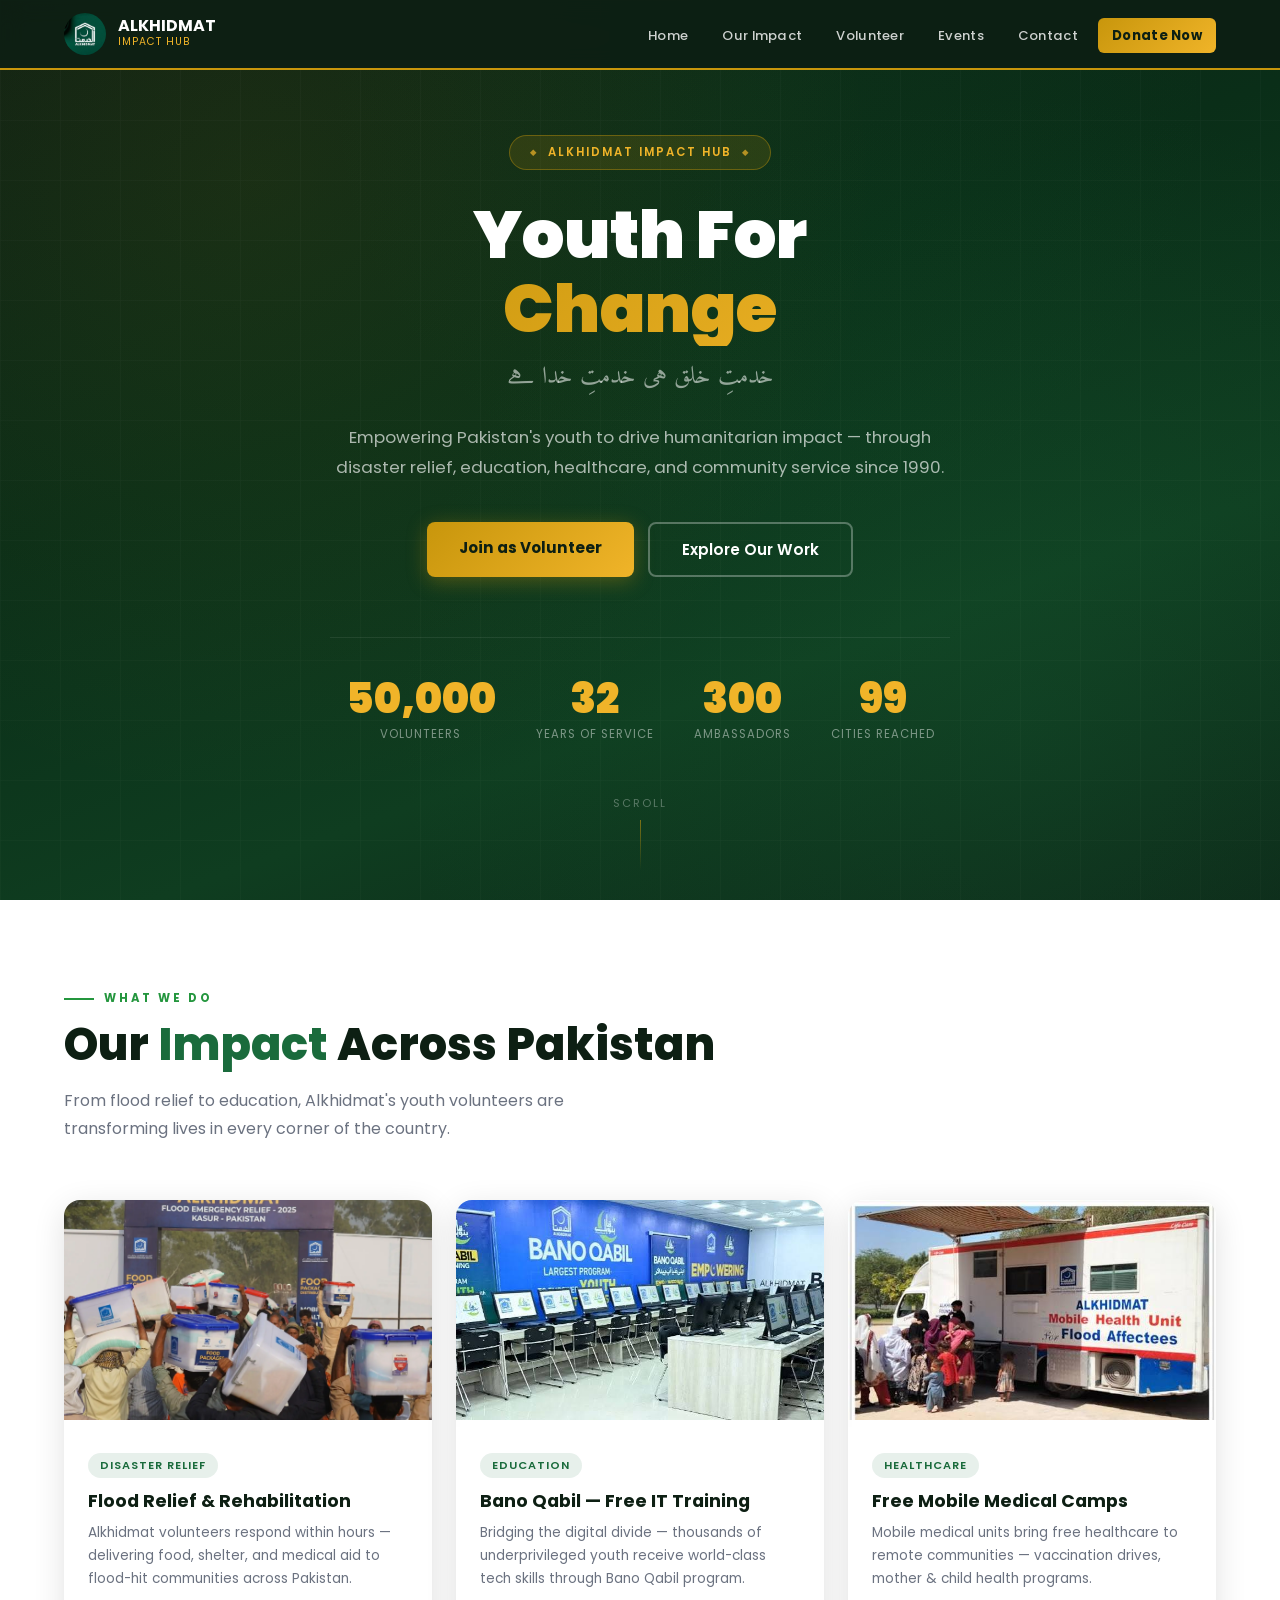
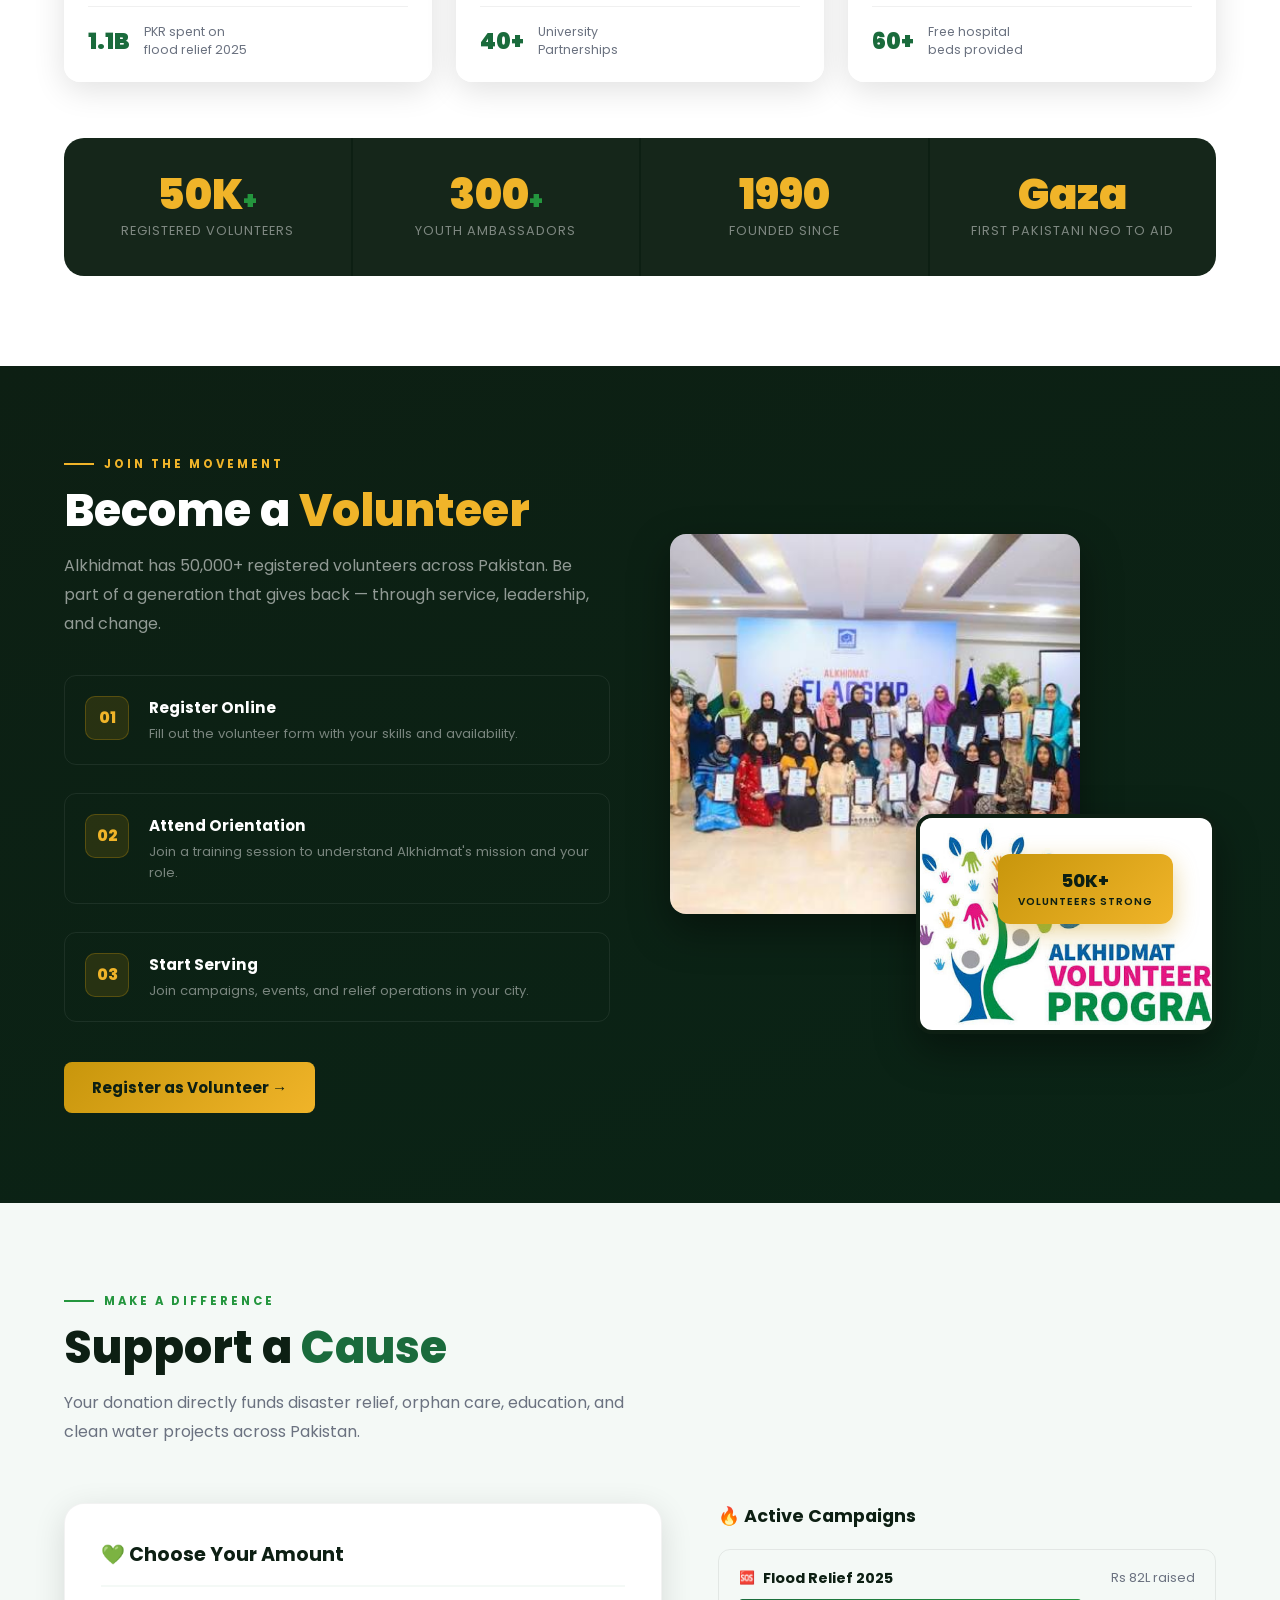
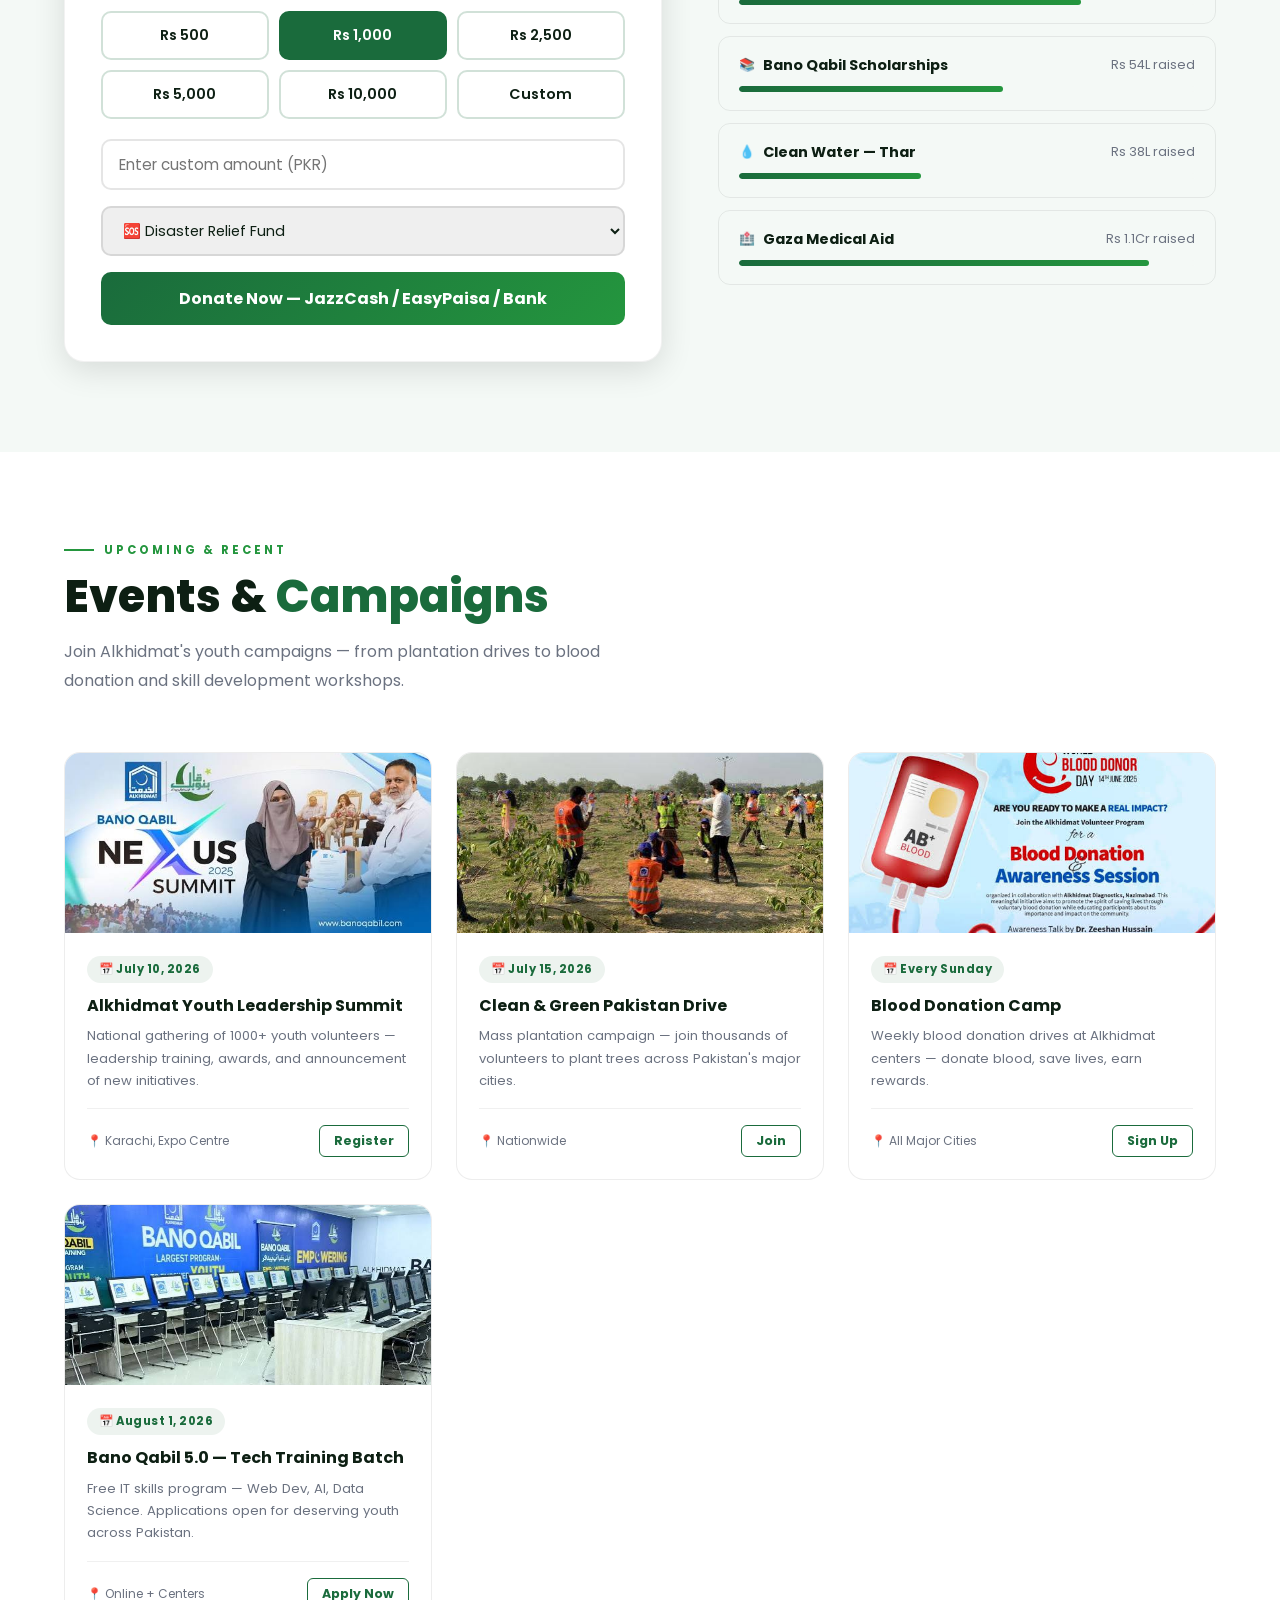
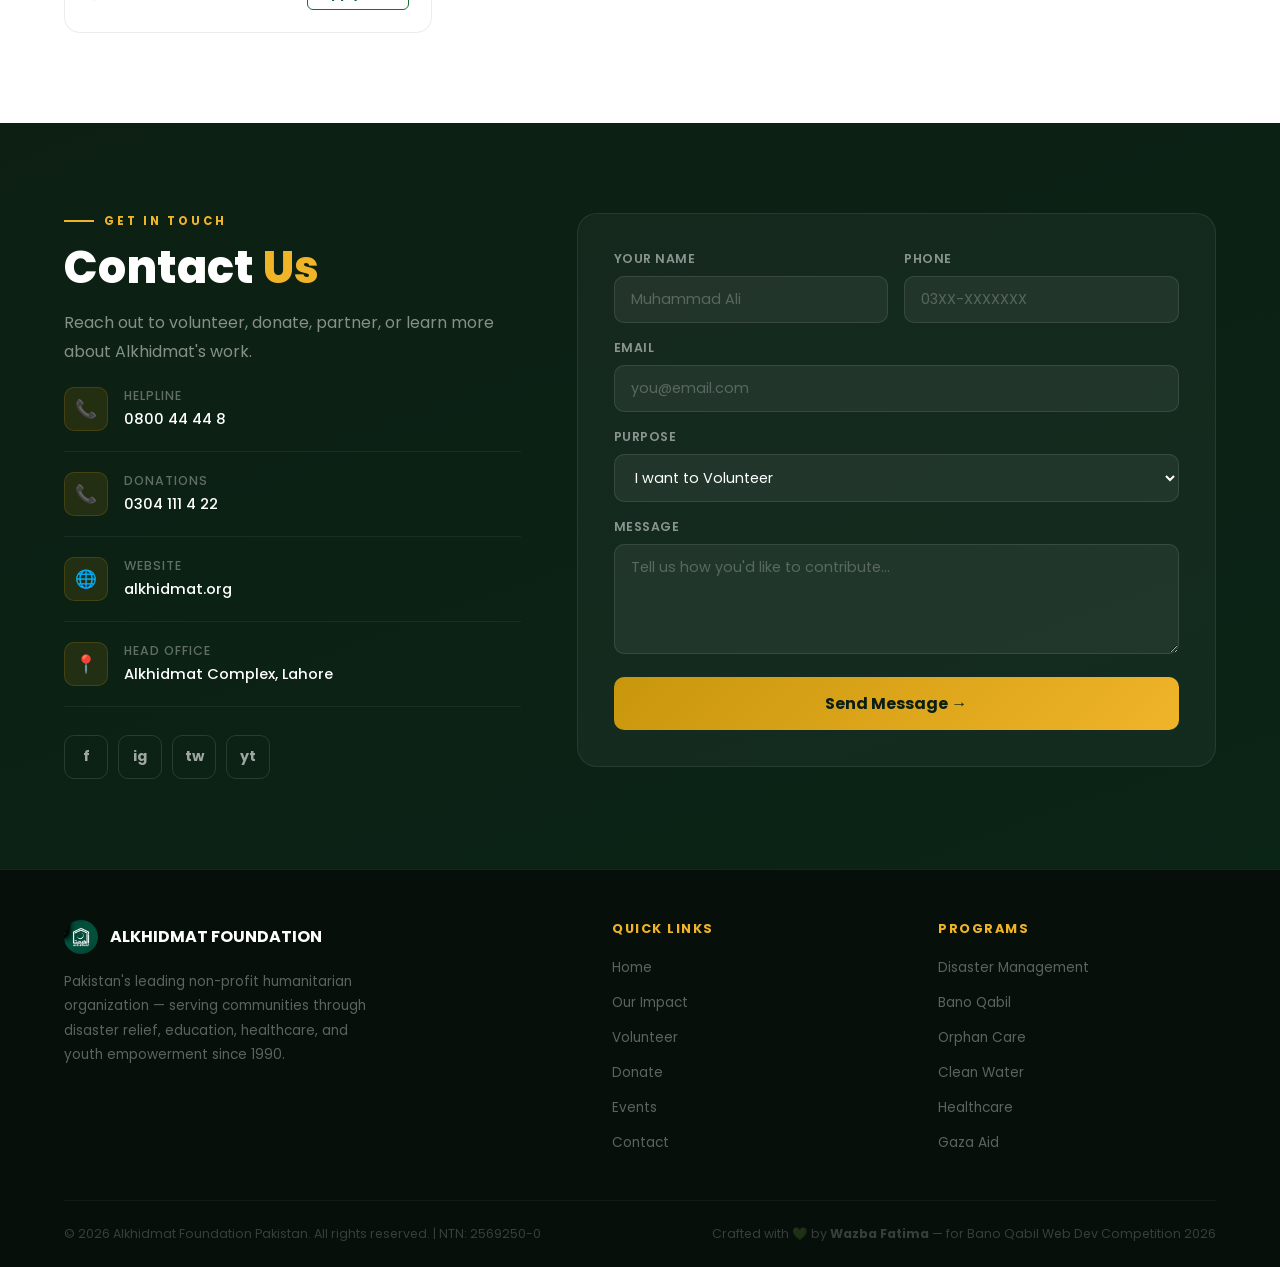
==== index.html @ 3adff38a "first commit" ====
<!DOCTYPE html>
<html lang="en">
<head>
  <meta charset="UTF-8" />
  <meta name="viewport" content="width=device-width, initial-scale=1.0"/>
  <title>Alkhidmat Impact Hub – Youth For Change</title>
  <link href="https://fonts.googleapis.com/css2?family=Poppins:wght@300;400;600;700;800;900&family=Amiri:wght@400;700&display=swap" rel="stylesheet"/>
  <link rel="stylesheet" href="style.css"/>
</head>
<body>

<!-- NAVBAR -->
<nav id="navbar">
  <a href="#home" class="nav-logo">
    <img src="assests/Al-khidmat-logo.jpg" alt="Alkhidmat Logo" style="height:42px; width:auto; object-fit:contain; border-radius:50%;"/>
    <div class="logo-fallback">
      <svg width="40" height="40" viewBox="0 0 40 40" fill="none" xmlns="http://www.w3.org/2000/svg">
        <circle cx="20" cy="20" r="20" fill="url(#lg)"/>
        <text x="20" y="26" text-anchor="middle" font-size="16" font-weight="900" fill="white" font-family="Poppins,sans-serif">AK</text>
        <defs><linearGradient id="lg" x1="0" y1="0" x2="40" y2="40"><stop offset="0%" stop-color="#1a6b3c"/><stop offset="100%" stop-color="#24963e"/></linearGradient></defs>
      </svg>
    </div>
    <div class="nav-logo-text">
      <span>ALKHIDMAT</span>
      <span>Impact Hub</span>
    </div>
  </a>
  <ul class="nav-links">
    <li><a href="#home">Home</a></li>
    <li><a href="#impact">Our Impact</a></li>
    <li><a href="#volunteer">Volunteer</a></li>
    <li><a href="#events">Events</a></li>
    <li><a href="#contact">Contact</a></li>
    <li><a href="#donations" class="nav-donate-btn">Donate Now</a></li>
  </ul>
  <div class="hamburger" onclick="toggleMenu()" id="hamburger">
    <span></span><span></span><span></span>
  </div>
</nav>

<!-- MOBILE MENU -->
<div class="mobile-menu" id="mobileMenu">
  <a href="#home" onclick="closeMenu()">🏠 Home</a>
  <a href="#impact" onclick="closeMenu()">📊 Our Impact</a>
  <a href="#volunteer" onclick="closeMenu()">🤝 Volunteer</a>
  <a href="#donations" onclick="closeMenu()">💚 Donate Now</a>
  <a href="#events" onclick="closeMenu()">📅 Events</a>
  <a href="#contact" onclick="closeMenu()">✉️ Contact</a>
</div>

<!-- HERO -->
<section id="home">
  <div class="hero-bg-pattern"></div>
  <div class="hero-grid-lines"></div>
  <div class="hero-content">
    <div class="hero-eyebrow">Alkhidmat Impact Hub</div>
    <h1 class="hero-title">
      Youth For
      <span class="highlight">Change</span>
    </h1>
    <p class="hero-tagline">خدمتِ خلق ہی خدمتِ خدا ہے</p>
    <p class="hero-desc">
      Empowering Pakistan's youth to drive humanitarian impact — through disaster relief, education, healthcare, and community service since 1990.
    </p>
    <div class="hero-btns">
      <a href="#volunteer" class="btn-primary">Join as Volunteer</a>
      <a href="#impact" class="btn-secondary">Explore Our Work</a>
    </div>
    <div class="hero-stats">
      <div class="stat-item">
        <span class="stat-num" data-target="50000">0</span>
        <span class="stat-label">Volunteers</span>
      </div>
      <div class="stat-item">
        <span class="stat-num" data-target="33">0</span>
        <span class="stat-label">Years of Service</span>
      </div>
      <div class="stat-item">
        <span class="stat-num" data-target="300">0</span>
        <span class="stat-label">Ambassadors</span>
      </div>
      <div class="stat-item">
        <span class="stat-num" data-target="100">0</span>
        <span class="stat-label">Cities Reached</span>
      </div>
    </div>
  </div>
  <div class="hero-scroll">Scroll</div>
</section>

<!-- OUR IMPACT -->
<section id="impact">
  <div class="section-header reveal">
    <div class="section-label">What We Do</div>
    <h2 class="section-title">Our <span class="accent">Impact</span> Across Pakistan</h2>
    <p class="section-desc">From flood relief to education, Alkhidmat's youth volunteers are transforming lives in every corner of the country.</p>
  </div>

  <div class="impact-grid">
    <div class="impact-card reveal">
      <img src="assests/food-relief.jpg" alt="Flood Relief" style="width:100%;height:220px;object-fit:cover;"/>
      <div class="impact-card-body">
        <span class="impact-tag">Disaster Relief</span>
        <h3>Flood Relief & Rehabilitation</h3>
        <p>Alkhidmat volunteers respond within hours — delivering food, shelter, and medical aid to flood-hit communities across Pakistan.</p>
        <div class="impact-stat-bar">
          <span class="num">1.1B</span>
          <span class="lbl">PKR spent on<br/>flood relief 2025</span>
        </div>
      </div>
    </div>
    <div class="impact-card reveal" style="transition-delay:0.1s">
      <img src="assests/it-traning.jpg" alt="IT Training" style="width:100%;height:220px;object-fit:cover;object-position:top;"/>
      <div class="impact-card-body">
        <span class="impact-tag">Education</span>
        <h3>Bano Qabil — Free IT Training</h3>
        <p>Bridging the digital divide — thousands of underprivileged youth receive world-class tech skills through Bano Qabil program.</p>
        <div class="impact-stat-bar">
          <span class="num">40+</span>
          <span class="lbl">University<br/>Partnerships</span>
        </div>
      </div>
    </div>
    <div class="impact-card reveal" style="transition-delay:0.2s">
      <img src="assests/free-medical-camp.jpg" alt="Free Medical Camp" style="width:100%;height:220px;object-fit:cover;object-position:top;"/>
      <div class="impact-card-body">
        <span class="impact-tag">Healthcare</span>
        <h3>Free Mobile Medical Camps</h3>
        <p>Mobile medical units bring free healthcare to remote communities — vaccination drives, mother & child health programs.</p>
        <div class="impact-stat-bar">
          <span class="num">60+</span>
          <span class="lbl">Free hospital<br/>beds provided</span>
        </div>
      </div>
    </div>
  </div>

  <div class="impact-numbers reveal">
    <div class="impact-num-item">
      <div class="big">50K<span class="plus">+</span></div>
      <p>Registered Volunteers</p>
    </div>
    <div class="impact-num-item">
      <div class="big">300<span class="plus">+</span></div>
      <p>Youth Ambassadors</p>
    </div>
    <div class="impact-num-item">
      <div class="big">1990</div>
      <p>Founded Since</p>
    </div>
    <div class="impact-num-item">
      <div class="big">Gaza</div>
      <p>First Pakistani NGO to Aid</p>
    </div>
  </div>
</section>

<!-- VOLUNTEER -->
<section id="volunteer">
  <div class="volunteer-layout">
    <div>
      <div class="section-label reveal">Join the Movement</div>
      <h2 class="section-title reveal">Become a <span class="gold-text">Volunteer</span></h2>
      <p class="section-desc reveal">
        Alkhidmat has 50,000+ registered volunteers across Pakistan. Be part of a generation that gives back — through service, leadership, and change.
      </p>
      <div class="volunteer-steps reveal">
        <div class="vol-step">
          <div class="vol-step-num">01</div>
          <div class="vol-step-text">
            <h4>Register Online</h4>
            <p>Fill out the volunteer form with your skills and availability.</p>
          </div>
        </div>
        <div class="vol-step">
          <div class="vol-step-num">02</div>
          <div class="vol-step-text">
            <h4>Attend Orientation</h4>
            <p>Join a training session to understand Alkhidmat's mission and your role.</p>
          </div>
        </div>
        <div class="vol-step">
          <div class="vol-step-num">03</div>
          <div class="vol-step-text">
            <h4>Start Serving</h4>
            <p>Join campaigns, events, and relief operations in your city.</p>
          </div>
        </div>
      </div>
      <a href="#contact" class="vol-cta-btn reveal">Register as Volunteer →</a>
    </div>
    <div class="volunteer-img-stack reveal">
      <div class="vol-img vol-img-main">
        <img src="assests/volunteers.jpg" alt="Alkhidmat Volunteers"/>
      </div>
      <div class="vol-img vol-img-secondary">
        <img src="assests/al-khidmat-volunteer.jpg" alt="Alkhidmat Volunteer Program"/>
      </div>
      <div class="vol-badge">
        50K+
        <small>VOLUNTEERS STRONG</small>
      </div>
    </div>
  </div>
</section>

<!-- DONATIONS -->
<section id="donations">
  <div class="section-header reveal">
    <div class="section-label">Make a Difference</div>
    <h2 class="section-title">Support a <span class="accent">Cause</span></h2>
    <p class="section-desc">Your donation directly funds disaster relief, orphan care, education, and clean water projects across Pakistan.</p>
  </div>

  <div class="donation-layout">
    <div class="donation-card reveal">
      <h3>💚 Choose Your Amount</h3>
      <div class="amount-grid">
        <button class="amount-btn" onclick="selectAmount(this, 500)">Rs 500</button>
        <button class="amount-btn active" onclick="selectAmount(this, 1000)">Rs 1,000</button>
        <button class="amount-btn" onclick="selectAmount(this, 2500)">Rs 2,500</button>
        <button class="amount-btn" onclick="selectAmount(this, 5000)">Rs 5,000</button>
        <button class="amount-btn" onclick="selectAmount(this, 10000)">Rs 10,000</button>
        <button class="amount-btn" onclick="selectAmount(this, 0)">Custom</button>
      </div>
      <input type="number" class="custom-amount" placeholder="Enter custom amount (PKR)" id="customAmount"/>
      <select class="cause-select">
        <option>🆘 Disaster Relief Fund</option>
        <option>📚 Education — Bano Qabil</option>
        <option>💧 Clean Water Projects</option>
        <option>🏥 Healthcare Camps</option>
        <option>🧒 Orphan Care Program</option>
      </select>
      <button class="donate-submit" onclick="handleDonate()">Donate Now — JazzCash / EasyPaisa / Bank</button>
    </div>

    <div class="reveal">
      <div class="donation-causes">
        <h3 class="causes-title">🔥 Active Campaigns</h3>
        <div class="cause-item">
          <div class="cause-header">
            <h4><span class="cause-emoji">🆘</span> Flood Relief 2025</h4>
            <span>Rs 82L raised</span>
          </div>
          <div class="progress-track"><div class="progress-fill" style="width:75%"></div></div>
        </div>
        <div class="cause-item">
          <div class="cause-header">
            <h4><span class="cause-emoji">📚</span> Bano Qabil Scholarships</h4>
            <span>Rs 54L raised</span>
          </div>
          <div class="progress-track"><div class="progress-fill" style="width:58%"></div></div>
        </div>
        <div class="cause-item">
          <div class="cause-header">
            <h4><span class="cause-emoji">💧</span> Clean Water — Thar</h4>
            <span>Rs 38L raised</span>
          </div>
          <div class="progress-track"><div class="progress-fill" style="width:40%"></div></div>
        </div>
        <div class="cause-item">
          <div class="cause-header">
            <h4><span class="cause-emoji">🏥</span> Gaza Medical Aid</h4>
            <span>Rs 1.1Cr raised</span>
          </div>
          <div class="progress-track"><div class="progress-fill" style="width:90%"></div></div>
        </div>
      </div>
    </div>
  </div>
</section>

<!-- EVENTS -->
<section id="events">
  <div class="section-header reveal">
    <div class="section-label">Upcoming & Recent</div>
    <h2 class="section-title">Events & <span class="accent">Campaigns</span></h2>
    <p class="section-desc">Join Alkhidmat's youth campaigns — from plantation drives to blood donation and skill development workshops.</p>
  </div>

  <div class="events-grid">
    <div class="event-card reveal">
      <div class="event-img-wrap">
        <img class="event-img" src="assests/summit.jpg" alt="Bano Qabil Nexus Summit"/>
      </div>
      <div class="event-body">
        <span class="event-date-badge">📅 July 10, 2026</span>
        <h3>Alkhidmat Youth Leadership Summit</h3>
        <p>National gathering of 1000+ youth volunteers — leadership training, awards, and announcement of new initiatives.</p>
        <div class="event-footer">
          <span class="event-location">📍 Karachi, Expo Centre</span>
          <a href="#contact" class="event-register">Register</a>
        </div>
      </div>
    </div>
    <div class="event-card reveal" style="transition-delay:0.1s">
      <div class="event-img-wrap">
        <img class="event-img" src="assests/clean and green.jpg" alt="Clean and Green Drive"/>
      </div>
      <div class="event-body">
        <span class="event-date-badge">📅 July 15, 2026</span>
        <h3>Clean & Green Pakistan Drive</h3>
        <p>Mass plantation campaign — join thousands of volunteers to plant trees across Pakistan's major cities.</p>
        <div class="event-footer">
          <span class="event-location">📍 Nationwide</span>
          <a href="#contact" class="event-register">Join</a>
        </div>
      </div>
    </div>
    <div class="event-card reveal" style="transition-delay:0.2s">
      <div class="event-img-wrap">
        <img class="event-img" src="assests/blood donation.jpg" alt="Blood Donation Camp"/>
      </div>
      <div class="event-body">
        <span class="event-date-badge">📅 Every Sunday</span>
        <h3>Blood Donation Camp</h3>
        <p>Weekly blood donation drives at Alkhidmat centers — donate blood, save lives, earn rewards.</p>
        <div class="event-footer">
          <span class="event-location">📍 All Major Cities</span>
          <a href="#contact" class="event-register">Sign Up</a>
        </div>
      </div>
    </div>
    <div class="event-card reveal" style="transition-delay:0.3s">
      <div class="event-img-wrap">
        <img class="event-img" src="assests/it-traning.jpg" alt="Bano Qabil IT Training"/>
      </div>
      <div class="event-body">
        <span class="event-date-badge">📅 August 1, 2026</span>
        <h3>Bano Qabil 5.0 — Tech Training Batch</h3>
        <p>Free IT skills program — Web Dev, AI, Data Science. Applications open for deserving youth across Pakistan.</p>
        <div class="event-footer">
          <span class="event-location">📍 Online + Centers</span>
          <a href="#contact" class="event-register">Apply Now</a>
        </div>
      </div>
    </div>
  </div>
</section>

<!-- CONTACT -->
<section id="contact">
  <div class="contact-layout">
    <div>
      <div class="section-label reveal">Get In Touch</div>
      <h2 class="section-title reveal">Contact <span class="gold-text">Us</span></h2>
      <p class="section-desc reveal">Reach out to volunteer, donate, partner, or learn more about Alkhidmat's work.</p>
      <div class="reveal">
        <div class="contact-info-item">
          <div class="contact-icon">📞</div>
          <div>
            <h4>Helpline</h4>
            <p>0800 44 44 8</p>
          </div>
        </div>
        <div class="contact-info-item">
          <div class="contact-icon">📞</div>
          <div>
            <h4>Donations</h4>
            <p>0304 111 4 22</p>
          </div>
        </div>
        <div class="contact-info-item">
          <div class="contact-icon">🌐</div>
          <div>
            <h4>Website</h4>
            <p>alkhidmat.org</p>
          </div>
        </div>
        <div class="contact-info-item">
          <div class="contact-icon">📍</div>
          <div>
            <h4>Head Office</h4>
            <p>Alkhidmat Complex, Lahore</p>
          </div>
        </div>
        <div class="social-row">
          <a href="#" class="social-btn">f</a>
          <a href="#" class="social-btn">ig</a>
          <a href="#" class="social-btn">tw</a>
          <a href="#" class="social-btn">yt</a>
        </div>
      </div>
    </div>
    <div class="contact-form reveal">
      <div class="form-row">
        <div class="form-group">
          <label>Your Name</label>
          <input type="text" placeholder="Muhammad Ali"/>
        </div>
        <div class="form-group">
          <label>Phone</label>
          <input type="tel" placeholder="03XX-XXXXXXX"/>
        </div>
      </div>
      <div class="form-group">
        <label>Email</label>
        <input type="email" placeholder="you@email.com"/>
      </div>
      <div class="form-group">
        <label>Purpose</label>
        <select>
          <option>I want to Volunteer</option>
          <option>Make a Donation</option>
          <option>Partnership / NGO</option>
          <option>Media Inquiry</option>
          <option>General Question</option>
        </select>
      </div>
      <div class="form-group">
        <label>Message</label>
        <textarea placeholder="Tell us how you'd like to contribute..."></textarea>
      </div>
      <button class="form-submit" onclick="handleContact()">Send Message →</button>
    </div>
  </div>
</section>

<!-- FOOTER -->
<footer>
  <div class="footer-top">
    <div class="footer-brand">
      <div class="footer-logo-wrap">
        <img src="assests/Al-khidmat-logo.jpg" alt="Alkhidmat Logo" style="height:34px; width:auto; border-radius:50%;"/>
        <span class="footer-logo-name">ALKHIDMAT FOUNDATION</span>
      </div>
      <p>Pakistan's leading non-profit humanitarian organization — serving communities through disaster relief, education, healthcare, and youth empowerment since 1990.</p>
    </div>
    <div class="footer-col">
      <h4>Quick Links</h4>
      <ul>
        <li><a href="#home">Home</a></li>
        <li><a href="#impact">Our Impact</a></li>
        <li><a href="#volunteer">Volunteer</a></li>
        <li><a href="#donations">Donate</a></li>
        <li><a href="#events">Events</a></li>
        <li><a href="#contact">Contact</a></li>
      </ul>
    </div>
    <div class="footer-col">
      <h4>Programs</h4>
      <ul>
        <li><a href="#">Disaster Management</a></li>
        <li><a href="#">Bano Qabil</a></li>
        <li><a href="#">Orphan Care</a></li>
        <li><a href="#">Clean Water</a></li>
        <li><a href="#">Healthcare</a></li>
        <li><a href="#">Gaza Aid</a></li>
      </ul>
    </div>
  </div>
  <div class="footer-bottom">
    <p>© 2026 Alkhidmat Foundation Pakistan. All rights reserved. | NTN: 2569250-0</p>
    <p>Crafted with 💚 by <strong>Wazba Fatima</strong> — for Bano Qabil Web Dev Competition 2026</p>
  </div>
</footer>

<!-- TOAST -->
<div class="toast" id="toast"></div>

<script src="app.js"></script>
</body>
</html>
---- style.css ----
/* ===== RESET & ROOT ===== */
*, *::before, *::after { margin: 0; padding: 0; box-sizing: border-box; }

:root {
  --green:  #1a6b3c;
  --green2: #24963e;
  --gold:   #c8960c;
  --gold2:  #f0b429;
  --dark:   #0d1f13;
  --light:  #f4f9f6;
  --white:  #ffffff;
  --gray:   #6b7280;
  --shadow: 0 8px 32px rgba(0,0,0,0.12);
}

html { scroll-behavior: smooth; }
body {
  font-family: 'Poppins', sans-serif;
  background: var(--light);
  color: var(--dark);
  overflow-x: hidden;
}

/* ===== SCROLLBAR ===== */
::-webkit-scrollbar { width: 6px; }
::-webkit-scrollbar-track { background: var(--dark); }
::-webkit-scrollbar-thumb { background: var(--gold); border-radius: 3px; }

/* ===== NAVBAR ===== */
nav {
  position: fixed; top: 0; left: 0; right: 0; z-index: 1000;
  background: rgba(13,31,19,0.95);
  backdrop-filter: blur(12px);
  display: flex; align-items: center; justify-content: space-between;
  padding: 0 5%;
  height: 70px;
  border-bottom: 2px solid var(--gold);
  transition: background 0.3s;
}

.nav-logo {
  display: flex; align-items: center; gap: 12px;
  text-decoration: none;
}
.nav-logo img { height: 42px; width: auto; object-fit: contain; }

.logo-fallback {
  display: none;
  width: 40px; height: 40px;
  border-radius: 50%;
  background: linear-gradient(135deg, var(--green), var(--green2));
  align-items: center; justify-content: center;
  color: white; font-weight: 900; font-size: 1rem;
}

.nav-logo-text { display: flex; flex-direction: column; }
.nav-logo-text span:first-child { font-size: 1rem; font-weight: 700; color: var(--white); line-height: 1; }
.nav-logo-text span:last-child  { font-size: 0.65rem; color: var(--gold2); letter-spacing: 1px; text-transform: uppercase; }

.nav-links { display: flex; gap: 6px; list-style: none; }
.nav-links a {
  color: rgba(255,255,255,0.8);
  text-decoration: none;
  font-size: 0.82rem; font-weight: 500;
  padding: 8px 14px; border-radius: 6px;
  transition: all 0.2s; letter-spacing: 0.3px;
}
.nav-links a:hover { color: var(--gold2); background: rgba(200,150,12,0.12); }

.nav-donate-btn {
  background: linear-gradient(135deg, var(--gold), var(--gold2)) !important;
  color: var(--dark) !important;
  font-weight: 700 !important;
}
.nav-donate-btn:hover {
  transform: translateY(-1px);
  box-shadow: 0 4px 16px rgba(200,150,12,0.4);
}

.hamburger {
  display: none; flex-direction: column; gap: 5px;
  cursor: pointer; padding: 6px;
}
.hamburger span {
  display: block; width: 24px; height: 2px;
  background: var(--gold2); border-radius: 2px; transition: all 0.3s;
}

.mobile-menu {
  display: none;
  position: fixed; top: 70px; left: 0; right: 0;
  background: rgba(13,31,19,0.98);
  backdrop-filter: blur(12px);
  padding: 20px 5%;
  border-bottom: 2px solid var(--gold);
  z-index: 999;
}
.mobile-menu.open { display: flex; flex-direction: column; gap: 4px; }
.mobile-menu a {
  color: rgba(255,255,255,0.85);
  text-decoration: none;
  font-size: 0.95rem; font-weight: 500;
  padding: 12px 16px; border-radius: 8px;
  transition: all 0.2s;
  border-left: 3px solid transparent;
}
.mobile-menu a:hover {
  color: var(--gold2);
  border-left-color: var(--gold2);
  background: rgba(200,150,12,0.1);
}

/* ===== HERO ===== */
#home {
  min-height: 100vh;
  background: linear-gradient(160deg, var(--dark) 0%, #0a2e18 40%, #0f3d20 70%, #0d2818 100%);
  display: flex; align-items: center; justify-content: center;
  position: relative; overflow: hidden;
  padding-top: 70px;
}

.hero-bg-pattern {
  position: absolute; inset: 0;
  background-image:
    radial-gradient(circle at 20% 20%, rgba(200,150,12,0.08) 0%, transparent 50%),
    radial-gradient(circle at 80% 80%, rgba(26,107,60,0.2) 0%, transparent 50%),
    radial-gradient(circle at 60% 10%, rgba(36,150,62,0.06) 0%, transparent 40%);
}
.hero-grid-lines {
  position: absolute; inset: 0; opacity: 0.04;
  background-image:
    linear-gradient(rgba(255,255,255,0.5) 1px, transparent 1px),
    linear-gradient(90deg, rgba(255,255,255,0.5) 1px, transparent 1px);
  background-size: 60px 60px;
}

.hero-content {
  position: relative; z-index: 2;
  text-align: center;
  padding: 40px 5%;
  max-width: 900px;
  margin: 0 auto;
}

.hero-eyebrow {
  display: inline-flex; align-items: center; gap: 10px;
  background: rgba(200,150,12,0.15);
  border: 1px solid rgba(200,150,12,0.4);
  color: var(--gold2);
  font-size: 0.72rem; font-weight: 600;
  letter-spacing: 2px; text-transform: uppercase;
  padding: 8px 20px; border-radius: 30px;
  margin-bottom: 28px;
  animation: fadeUp 0.8s ease both;
}
.hero-eyebrow::before, .hero-eyebrow::after { content: '◆'; font-size: 0.5rem; opacity: 0.7; }

.hero-title {
  font-size: clamp(2.4rem, 6vw, 4.2rem);
  font-weight: 900; line-height: 1.1;
  color: var(--white); margin-bottom: 10px;
  animation: fadeUp 0.8s ease 0.1s both;
}
.hero-title .highlight {
  background: linear-gradient(135deg, var(--gold), var(--gold2));
  -webkit-background-clip: text;
  -webkit-text-fill-color: transparent;
  background-clip: text;
  display: block;
}

.hero-tagline {
  font-family: 'Amiri', serif;
  font-size: clamp(1.1rem, 2.5vw, 1.5rem);
  color: rgba(255,255,255,0.55);
  margin-bottom: 24px;
  animation: fadeUp 0.8s ease 0.2s both;
}

.hero-desc {
  font-size: clamp(0.9rem, 2vw, 1.05rem);
  color: rgba(255,255,255,0.65);
  max-width: 620px; margin: 0 auto 40px;
  line-height: 1.8;
  animation: fadeUp 0.8s ease 0.3s both;
}

.hero-btns {
  display: flex; gap: 14px; justify-content: center; flex-wrap: wrap;
  animation: fadeUp 0.8s ease 0.4s both;
}

.btn-primary {
  background: linear-gradient(135deg, var(--gold), var(--gold2));
  color: var(--dark);
  padding: 14px 32px; border-radius: 8px;
  font-weight: 700; font-size: 0.95rem;
  text-decoration: none; transition: all 0.3s;
  box-shadow: 0 4px 20px rgba(200,150,12,0.35);
}
.btn-primary:hover { transform: translateY(-3px); box-shadow: 0 8px 30px rgba(200,150,12,0.5); }

.btn-secondary {
  background: transparent; color: var(--white);
  padding: 14px 32px; border-radius: 8px;
  font-weight: 600; font-size: 0.95rem;
  text-decoration: none;
  border: 2px solid rgba(255,255,255,0.3);
  transition: all 0.3s;
}
.btn-secondary:hover { border-color: var(--gold2); color: var(--gold2); transform: translateY(-3px); }

.hero-stats {
  display: flex; justify-content: center; gap: 40px; flex-wrap: wrap;
  margin-top: 60px; padding-top: 40px;
  border-top: 1px solid rgba(255,255,255,0.08);
  animation: fadeUp 0.8s ease 0.5s both;
}
.stat-item { text-align: center; }
.stat-num {
  font-size: clamp(1.8rem, 4vw, 2.6rem);
  font-weight: 900; color: var(--gold2);
  line-height: 1; display: block;
}
.stat-label {
  font-size: 0.72rem; color: rgba(255,255,255,0.45);
  text-transform: uppercase; letter-spacing: 1px; margin-top: 4px;
}

.hero-scroll {
  position: absolute; bottom: 30px; left: 50%; transform: translateX(-50%);
  display: flex; flex-direction: column; align-items: center; gap: 8px;
  color: rgba(255,255,255,0.3);
  font-size: 0.7rem; letter-spacing: 2px; text-transform: uppercase;
  animation: bounce 2s infinite;
}
.hero-scroll::after {
  content: '';
  width: 1px; height: 50px;
  background: linear-gradient(to bottom, rgba(200,150,12,0.6), transparent);
}

/* ===== SECTION COMMON ===== */
section { padding: 90px 5%; }

.section-label {
  font-size: 0.72rem; font-weight: 700;
  letter-spacing: 3px; text-transform: uppercase;
  color: var(--green2); margin-bottom: 12px;
  display: flex; align-items: center; gap: 10px;
}
.section-label::before {
  content: ''; display: inline-block;
  width: 30px; height: 2px; background: var(--green2);
}

.section-title {
  font-size: clamp(1.8rem, 4vw, 2.8rem);
  font-weight: 800; color: var(--dark);
  line-height: 1.15; margin-bottom: 16px;
}
.section-title .accent { color: var(--green); }
.gold-text { color: var(--gold2); }

.section-desc { font-size: 1rem; color: var(--gray); max-width: 580px; line-height: 1.8; }
.section-header { margin-bottom: 56px; }

/* ===== IMPACT ===== */
#impact { background: var(--white); }

.impact-grid {
  display: grid;
  grid-template-columns: repeat(auto-fit, minmax(300px, 1fr));
  gap: 24px;
}

.impact-card {
  border-radius: 16px; overflow: hidden;
  position: relative; cursor: pointer;
  transition: transform 0.3s, box-shadow 0.3s;
  box-shadow: var(--shadow);
}
.impact-card:hover { transform: translateY(-8px); box-shadow: 0 20px 50px rgba(0,0,0,0.15); }
.impact-card > img { width: 100%; height: 220px; object-fit: cover; transition: transform 0.5s; }
.impact-card:hover > img { transform: scale(1.05); }

.impact-card-body { padding: 24px; background: var(--white); }

.impact-tag {
  display: inline-block;
  padding: 4px 12px;
  background: rgba(26,107,60,0.1); color: var(--green);
  font-size: 0.7rem; font-weight: 600;
  letter-spacing: 1px; text-transform: uppercase;
  border-radius: 20px; margin-bottom: 12px;
}
.impact-card-body h3 { font-size: 1.1rem; font-weight: 700; color: var(--dark); margin-bottom: 8px; line-height: 1.3; }
.impact-card-body p  { font-size: 0.85rem; color: var(--gray); line-height: 1.7; }

.impact-stat-bar {
  display: flex; align-items: center; gap: 14px;
  margin-top: 16px; padding-top: 16px;
  border-top: 1px solid rgba(0,0,0,0.06);
}
.impact-stat-bar .num { font-size: 1.4rem; font-weight: 900; color: var(--green); }
.impact-stat-bar .lbl { font-size: 0.78rem; color: var(--gray); line-height: 1.4; }

.impact-numbers {
  display: grid;
  grid-template-columns: repeat(auto-fit, minmax(200px, 1fr));
  gap: 2px; margin-top: 56px;
  background: var(--dark); border-radius: 20px; overflow: hidden;
}
.impact-num-item {
  padding: 36px 28px; text-align: center;
  background: rgba(255,255,255,0.03); transition: background 0.3s;
}
.impact-num-item:hover { background: rgba(200,150,12,0.08); }
.impact-num-item .big { font-size: 2.6rem; font-weight: 900; color: var(--gold2); line-height: 1; }
.impact-num-item .plus { font-size: 1.5rem; color: var(--green2); }
.impact-num-item p { font-size: 0.8rem; color: rgba(255,255,255,0.45); margin-top: 6px; text-transform: uppercase; letter-spacing: 1px; }

/* ===== VOLUNTEER ===== */
#volunteer {
  background: linear-gradient(160deg, #0d1f13 0%, #0a2416 100%);
  color: var(--white);
}
#volunteer .section-title { color: var(--white); }
#volunteer .section-desc  { color: rgba(255,255,255,0.55); }
#volunteer .section-label { color: var(--gold2); }
#volunteer .section-label::before { background: var(--gold2); }

.volunteer-layout {
  display: grid; grid-template-columns: 1fr 1fr;
  gap: 60px; align-items: center;
}

.volunteer-img-stack { position: relative; height: 500px; }

.vol-img {
  position: absolute; border-radius: 16px;
  overflow: hidden; box-shadow: 0 16px 40px rgba(0,0,0,0.4);
}
.vol-img-main    { width: 75%; height: 380px; top: 0; left: 0; }
.vol-img-main img { width: 100%; height: 100%; object-fit: cover; }
.vol-img-secondary { width: 55%; height: 220px; bottom: 0; right: 0; border: 4px solid #0d1f13; }
.vol-img-secondary img { width: 100%; height: 100%; object-fit: cover; }

.vol-badge {
  position: absolute; bottom: 110px; left: 60%;
  background: linear-gradient(135deg, var(--gold), var(--gold2));
  color: var(--dark);
  padding: 14px 20px; border-radius: 12px;
  font-weight: 800; font-size: 1.1rem;
  box-shadow: 0 8px 24px rgba(200,150,12,0.4);
  text-align: center; z-index: 2;
}
.vol-badge small { display: block; font-size: 0.65rem; font-weight: 600; letter-spacing: 1px; }

.volunteer-steps { margin-top: 36px; }

.vol-step {
  display: flex; gap: 20px;
  margin-bottom: 28px; padding: 20px;
  border-radius: 12px;
  border: 1px solid rgba(255,255,255,0.07);
  transition: all 0.3s;
}
.vol-step:hover { background: rgba(255,255,255,0.04); border-color: rgba(200,150,12,0.3); }

.vol-step-num {
  width: 44px; height: 44px; min-width: 44px;
  border-radius: 10px;
  background: rgba(200,150,12,0.15);
  border: 1px solid rgba(200,150,12,0.3);
  color: var(--gold2);
  font-size: 1rem; font-weight: 800;
  display: flex; align-items: center; justify-content: center;
}
.vol-step-text h4 { font-size: 0.95rem; font-weight: 700; margin-bottom: 4px; }
.vol-step-text p  { font-size: 0.82rem; color: rgba(255,255,255,0.45); line-height: 1.6; }

.vol-cta-btn {
  display: inline-flex; align-items: center; gap: 10px;
  background: linear-gradient(135deg, var(--gold), var(--gold2));
  color: var(--dark);
  padding: 14px 28px; border-radius: 8px;
  font-weight: 700; font-size: 0.95rem;
  text-decoration: none; margin-top: 12px; transition: all 0.3s;
}
.vol-cta-btn:hover { transform: translateY(-3px); box-shadow: 0 8px 24px rgba(200,150,12,0.4); }

/* ===== DONATIONS ===== */
#donations { background: var(--light); }

.donation-layout {
  display: grid; grid-template-columns: 1.2fr 1fr;
  gap: 56px; align-items: start;
}

.donation-card {
  background: var(--white); border-radius: 20px;
  padding: 36px; box-shadow: var(--shadow);
  border: 1px solid rgba(0,0,0,0.05);
}
.donation-card h3 {
  font-size: 1.2rem; font-weight: 700;
  margin-bottom: 24px; padding-bottom: 16px;
  border-bottom: 2px solid var(--light);
}

.amount-grid {
  display: grid; grid-template-columns: repeat(3, 1fr);
  gap: 10px; margin-bottom: 20px;
}
.amount-btn {
  padding: 12px 8px;
  border: 2px solid rgba(26,107,60,0.2);
  border-radius: 10px; background: transparent;
  font-family: 'Poppins', sans-serif;
  font-size: 0.9rem; font-weight: 600;
  color: var(--dark); cursor: pointer; transition: all 0.2s;
}
.amount-btn:hover, .amount-btn.active {
  background: var(--green); border-color: var(--green); color: var(--white);
}

.custom-amount {
  width: 100%; padding: 12px 16px;
  border: 2px solid rgba(0,0,0,0.1);
  border-radius: 10px;
  font-family: 'Poppins', sans-serif; font-size: 0.95rem;
  outline: none; transition: border 0.2s; margin-bottom: 16px;
}
.custom-amount:focus { border-color: var(--green); }

.cause-select {
  width: 100%; padding: 12px 16px;
  border: 2px solid rgba(0,0,0,0.1);
  border-radius: 10px;
  font-family: 'Poppins', sans-serif; font-size: 0.9rem;
  outline: none; margin-bottom: 16px;
  color: var(--dark);
}

.donate-submit {
  width: 100%; padding: 14px;
  background: linear-gradient(135deg, var(--green), var(--green2));
  color: var(--white); border: none; border-radius: 10px;
  font-family: 'Poppins', sans-serif;
  font-size: 1rem; font-weight: 700; cursor: pointer; transition: all 0.3s;
}
.donate-submit:hover { transform: translateY(-2px); box-shadow: 0 8px 24px rgba(26,107,60,0.35); }

.causes-title { font-size: 1.1rem; font-weight: 700; margin-bottom: 20px; }

.cause-item {
  padding: 18px 20px; border-radius: 12px;
  border: 1px solid rgba(0,0,0,0.07);
  margin-bottom: 12px; transition: all 0.3s; cursor: pointer;
}
.cause-item:hover { border-color: var(--green); background: rgba(26,107,60,0.03); }

.cause-header {
  display: flex; justify-content: space-between; align-items: center;
  margin-bottom: 10px;
}
.cause-header h4 { font-size: 0.9rem; font-weight: 700; display: flex; align-items: center; gap: 8px; }
.cause-header span { font-size: 0.8rem; color: var(--gray); }

.progress-track { height: 6px; background: var(--light); border-radius: 3px; overflow: hidden; }
.progress-fill {
  height: 100%;
  background: linear-gradient(90deg, var(--green), var(--green2));
  border-radius: 3px; transition: width 1.5s ease;
}

/* ===== EVENTS ===== */
#events { background: var(--white); }

.events-grid {
  display: grid;
  grid-template-columns: repeat(auto-fit, minmax(280px, 1fr));
  gap: 24px;
}

.event-card {
  border-radius: 16px; border: 1px solid rgba(0,0,0,0.07);
  overflow: hidden; transition: all 0.3s; background: var(--white);
}
.event-card:hover { transform: translateY(-6px); box-shadow: 0 16px 40px rgba(0,0,0,0.1); border-color: rgba(26,107,60,0.2); }

.event-img-wrap { overflow: hidden; }
.event-img { width: 100%; height: 180px; object-fit: cover; transition: transform 0.4s; display: block; }
.event-card:hover .event-img { transform: scale(1.04); }

.event-body { padding: 22px; }

.event-date-badge {
  display: inline-flex; align-items: center; gap: 6px;
  background: rgba(26,107,60,0.08); color: var(--green);
  font-size: 0.72rem; font-weight: 700;
  padding: 5px 12px; border-radius: 20px;
  margin-bottom: 12px; letter-spacing: 0.5px;
}

.event-body h3 { font-size: 1rem; font-weight: 700; margin-bottom: 8px; line-height: 1.4; }
.event-body p  { font-size: 0.82rem; color: var(--gray); line-height: 1.7; }

.event-footer {
  display: flex; justify-content: space-between; align-items: center;
  margin-top: 16px; padding-top: 16px;
  border-top: 1px solid rgba(0,0,0,0.06);
}
.event-location { font-size: 0.75rem; color: var(--gray); display: flex; align-items: center; gap: 4px; }

.event-register {
  font-size: 0.78rem; font-weight: 700; color: var(--green);
  text-decoration: none; padding: 6px 14px;
  border: 1.5px solid var(--green); border-radius: 6px; transition: all 0.2s;
}
.event-register:hover { background: var(--green); color: var(--white); }

/* ===== CONTACT ===== */
#contact {
  background: linear-gradient(160deg, #0d1f13 0%, #0a2416 100%);
}
#contact .section-title { color: var(--white); }
#contact .section-desc  { color: rgba(255,255,255,0.5); }
#contact .section-label { color: var(--gold2); }
#contact .section-label::before { background: var(--gold2); }

.contact-layout {
  display: grid; grid-template-columns: 1fr 1.4fr;
  gap: 56px; align-items: start;
}

.contact-info-item {
  display: flex; gap: 16px;
  padding: 20px 0;
  border-bottom: 1px solid rgba(255,255,255,0.06);
}
.contact-icon {
  width: 44px; height: 44px; min-width: 44px;
  border-radius: 10px;
  background: rgba(200,150,12,0.12);
  border: 1px solid rgba(200,150,12,0.2);
  display: flex; align-items: center; justify-content: center;
  font-size: 1.1rem;
}
.contact-info-item h4 { font-size: 0.78rem; color: rgba(255,255,255,0.35); font-weight: 500; text-transform: uppercase; letter-spacing: 1px; margin-bottom: 4px; }
.contact-info-item p  { font-size: 0.92rem; color: var(--white); font-weight: 500; }

.social-row { display: flex; gap: 10px; margin-top: 28px; }
.social-btn {
  width: 44px; height: 44px; border-radius: 10px;
  border: 1px solid rgba(255,255,255,0.12);
  display: flex; align-items: center; justify-content: center;
  color: rgba(255,255,255,0.6); text-decoration: none;
  font-size: 0.9rem; font-weight: 700; transition: all 0.2s;
}
.social-btn:hover { border-color: var(--gold2); color: var(--gold2); background: rgba(200,150,12,0.1); }

.contact-form {
  background: rgba(255,255,255,0.04);
  border: 1px solid rgba(255,255,255,0.08);
  border-radius: 20px; padding: 36px;
}
.form-row { display: grid; grid-template-columns: 1fr 1fr; gap: 16px; }
.form-group { margin-bottom: 16px; }
.form-group label {
  display: block; font-size: 0.78rem; font-weight: 600;
  color: rgba(255,255,255,0.5); margin-bottom: 8px;
  letter-spacing: 0.5px; text-transform: uppercase;
}
.form-group input,
.form-group textarea,
.form-group select {
  width: 100%; padding: 12px 16px;
  background: rgba(255,255,255,0.06);
  border: 1px solid rgba(255,255,255,0.1);
  border-radius: 10px; color: var(--white);
  font-family: 'Poppins', sans-serif; font-size: 0.9rem;
  outline: none; transition: border 0.2s;
}
.form-group input::placeholder,
.form-group textarea::placeholder { color: rgba(255,255,255,0.25); }
.form-group input:focus,
.form-group textarea:focus,
.form-group select:focus { border-color: var(--gold2); }
.form-group textarea { resize: vertical; min-height: 110px; }
.form-group select option { background: #0d1f13; }

.form-submit {
  width: 100%; padding: 14px;
  background: linear-gradient(135deg, var(--gold), var(--gold2));
  color: var(--dark); border: none; border-radius: 10px;
  font-family: 'Poppins', sans-serif;
  font-size: 1rem; font-weight: 700; cursor: pointer; transition: all 0.3s;
}
.form-submit:hover { transform: translateY(-2px); box-shadow: 0 8px 24px rgba(200,150,12,0.4); }

/* ===== FOOTER ===== */
footer {
  background: #070f0a;
  padding: 50px 5% 24px;
  border-top: 1px solid rgba(200,150,12,0.15);
}
.footer-top {
  display: grid; grid-template-columns: 1.8fr 1fr 1fr;
  gap: 48px; padding-bottom: 36px;
  border-bottom: 1px solid rgba(255,255,255,0.05);
  margin-bottom: 24px;
}
.footer-brand p {
  font-size: 0.85rem; color: rgba(255,255,255,0.35);
  line-height: 1.8; margin-top: 16px; max-width: 320px;
}
.footer-logo-wrap { display: flex; align-items: center; gap: 12px; margin-bottom: 4px; }
.footer-logo-wrap img { height: 34px; }
.footer-logo-name { font-size: 1rem; font-weight: 700; color: var(--white); }

.footer-col h4 {
  font-size: 0.8rem; font-weight: 700; color: var(--gold2);
  letter-spacing: 1.5px; text-transform: uppercase; margin-bottom: 16px;
}
.footer-col ul { list-style: none; }
.footer-col ul li { margin-bottom: 10px; }
.footer-col ul li a {
  font-size: 0.85rem; color: rgba(255,255,255,0.35);
  text-decoration: none; transition: color 0.2s;
}
.footer-col ul li a:hover { color: var(--gold2); }

.footer-bottom {
  display: flex; justify-content: space-between; align-items: center;
  flex-wrap: wrap; gap: 12px;
}
.footer-bottom p { font-size: 0.78rem; color: rgba(255,255,255,0.2); }
.footer-bottom a { color: var(--gold2); text-decoration: none; }

/* ===== TOAST ===== */
.toast {
  position: fixed; bottom: 30px; right: 30px;
  background: var(--green); color: var(--white);
  padding: 14px 24px; border-radius: 10px;
  font-size: 0.9rem; font-weight: 600;
  box-shadow: 0 8px 24px rgba(0,0,0,0.2);
  transform: translateY(80px); opacity: 0;
  transition: all 0.4s; z-index: 9999;
}
.toast.show { transform: translateY(0); opacity: 1; }

/* ===== ANIMATIONS ===== */
@keyframes fadeUp {
  from { opacity: 0; transform: translateY(24px); }
  to   { opacity: 1; transform: translateY(0); }
}
@keyframes bounce {
  0%, 100% { transform: translateX(-50%) translateY(0); }
  50%       { transform: translateX(-50%) translateY(8px); }
}

.reveal {
  opacity: 0; transform: translateY(30px);
  transition: opacity 0.7s ease, transform 0.7s ease;
}
.reveal.visible { opacity: 1; transform: translateY(0); }

/* ===== RESPONSIVE ===== */
@media (max-width: 900px) {
  .volunteer-layout      { grid-template-columns: 1fr; }
  .volunteer-img-stack   { height: 280px; }
  .vol-img-main          { width: 65%; height: 240px; }
  .vol-img-secondary     { width: 50%; height: 160px; }
  .vol-badge             { left: 55%; bottom: 60px; font-size: 0.9rem; padding: 10px 14px; }
  .donation-layout       { grid-template-columns: 1fr; }
  .contact-layout        { grid-template-columns: 1fr; }
  .footer-top            { grid-template-columns: 1fr; gap: 28px; }
  nav                    { padding: 0 4%; }
  .nav-links             { display: none; }
  .hamburger             { display: flex; }
}

@media (max-width: 600px) {
  section              { padding: 60px 4%; }
  .hero-stats          { gap: 24px; }
  .form-row            { grid-template-columns: 1fr; }
  .amount-grid         { grid-template-columns: repeat(2, 1fr); }
  .impact-numbers      { grid-template-columns: 1fr 1fr; }
}
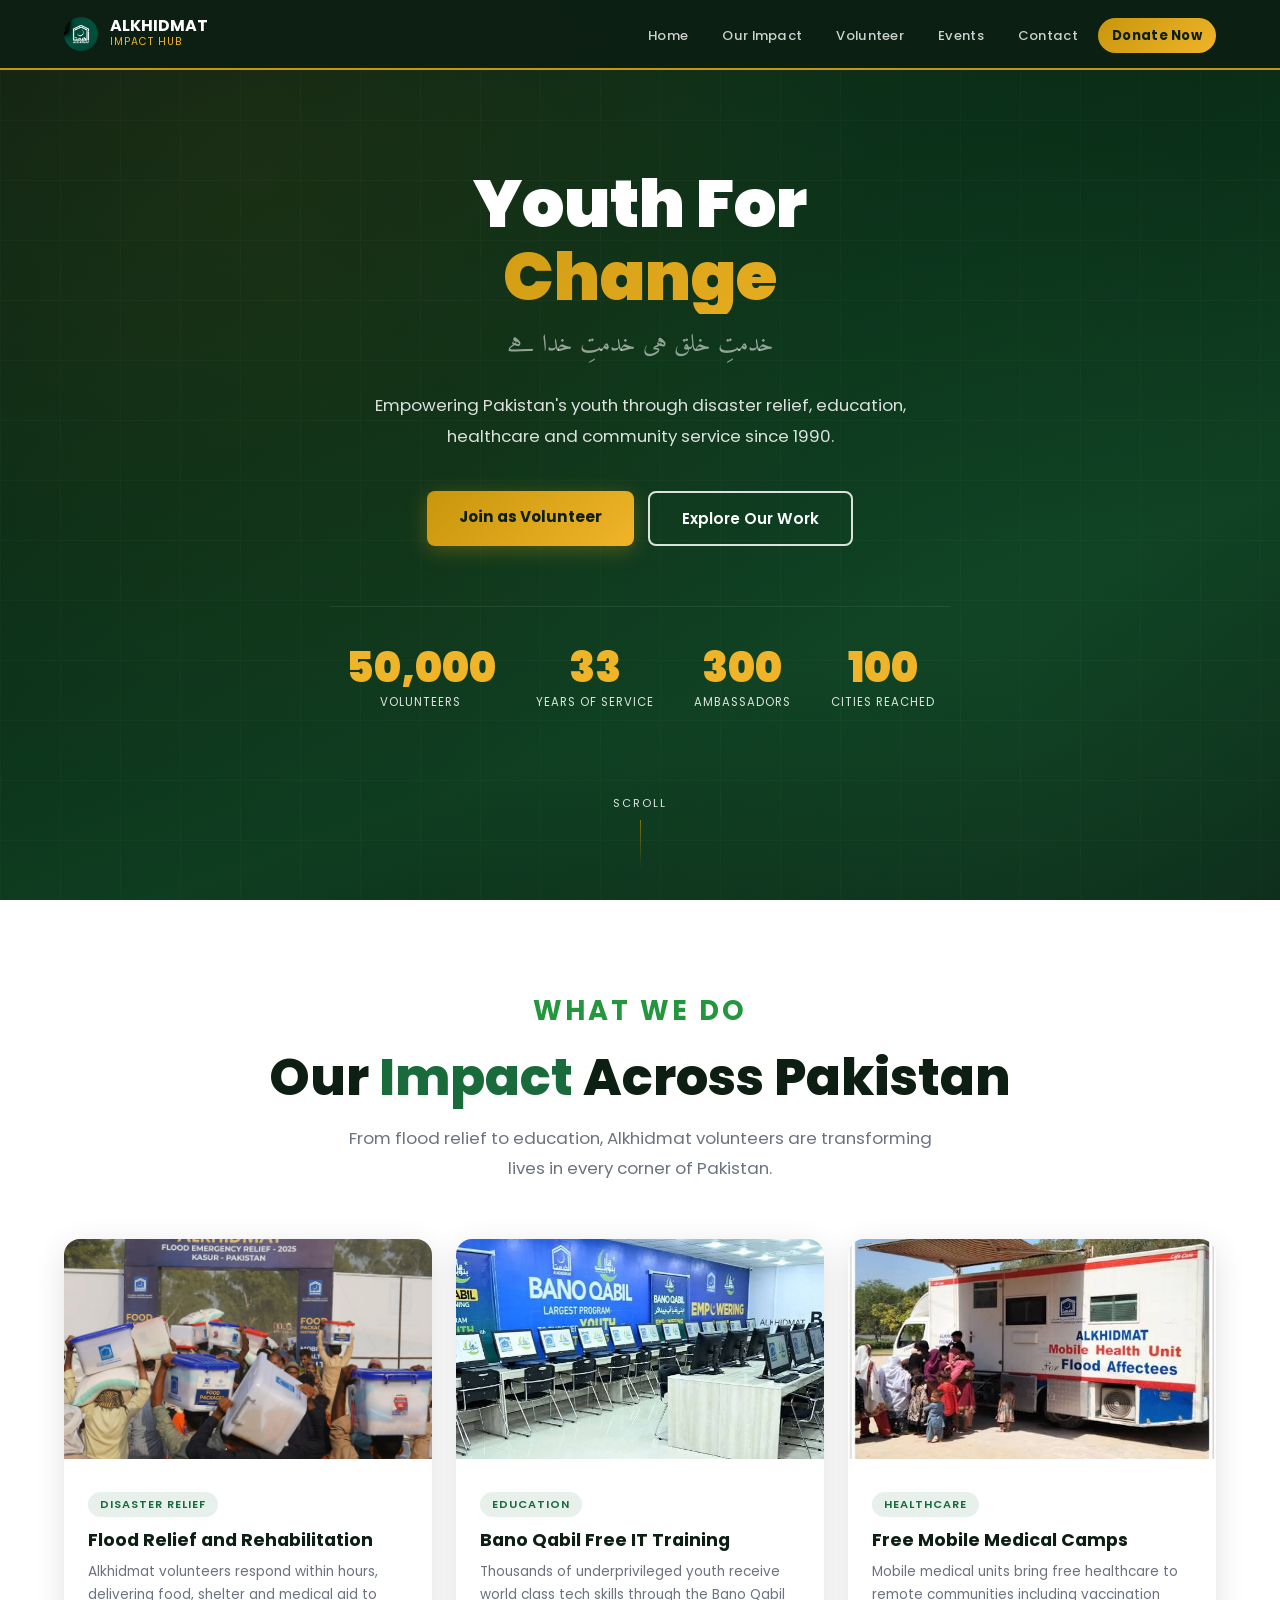
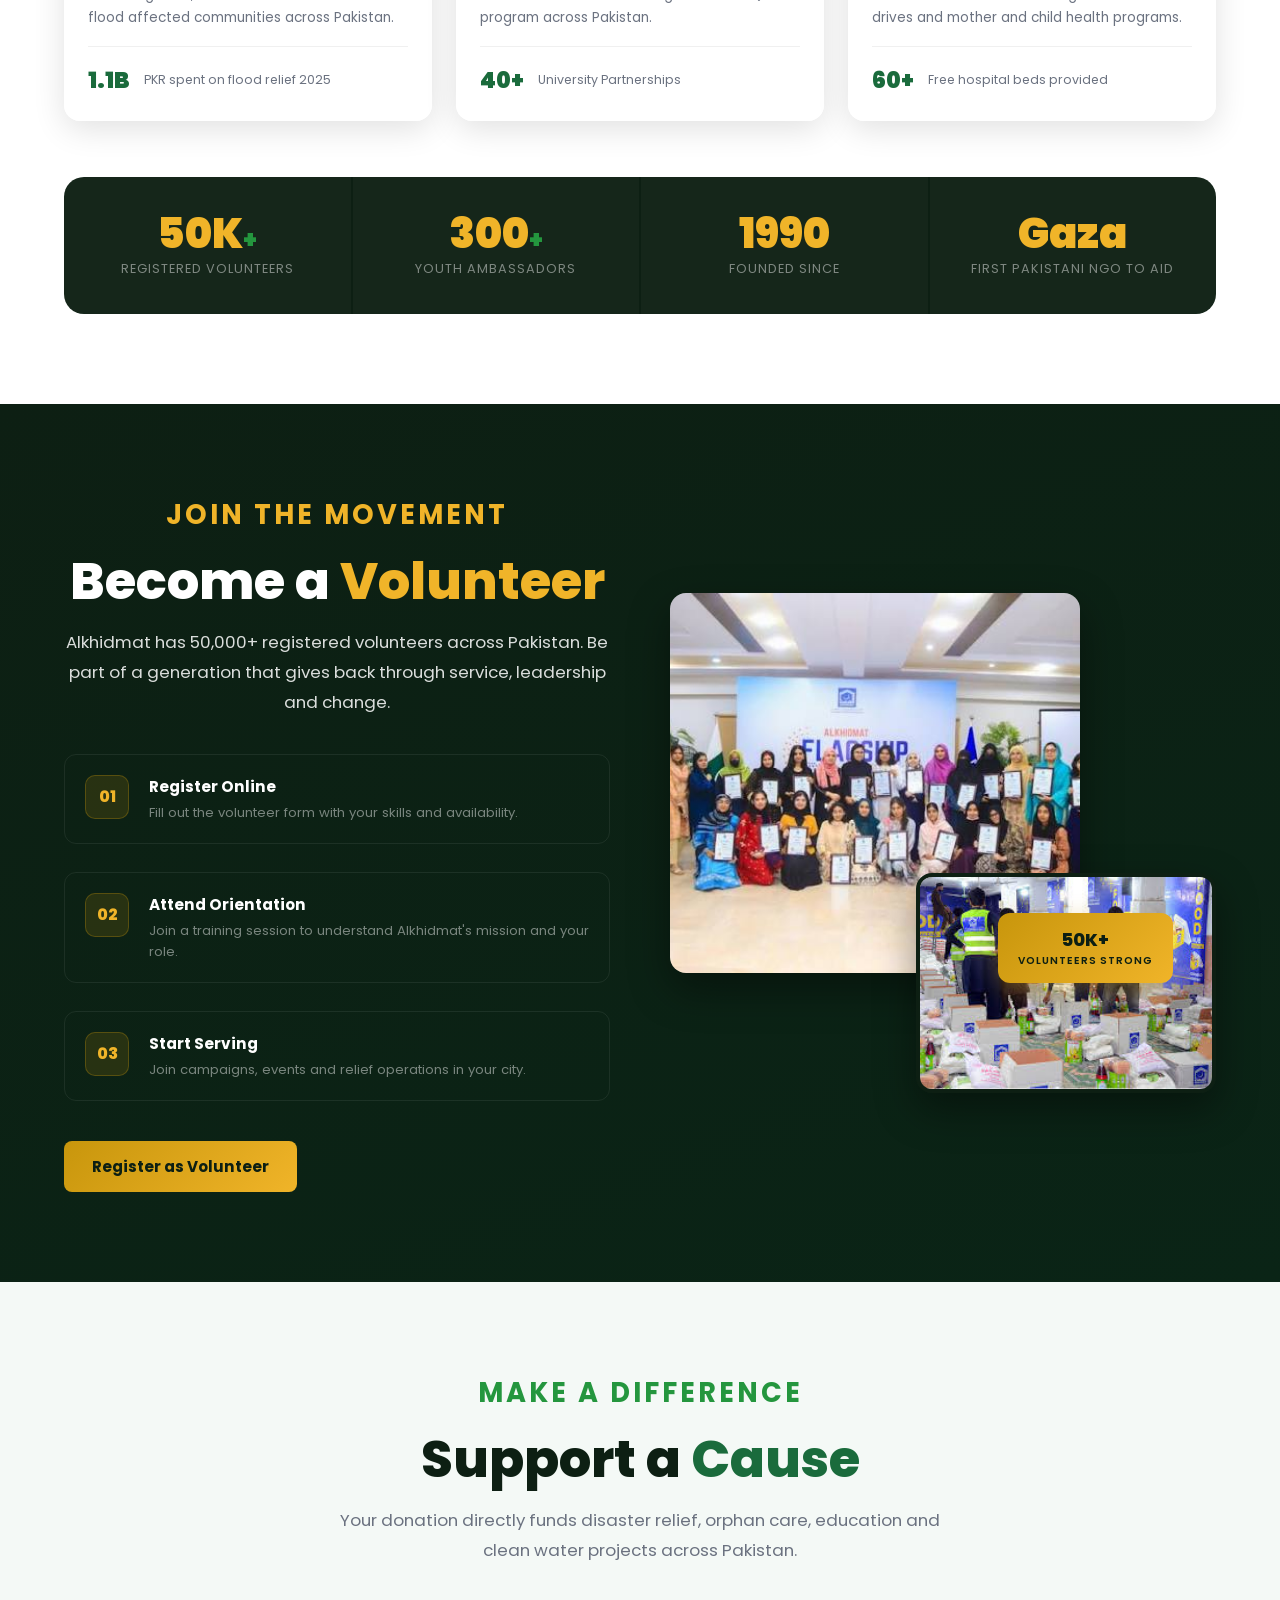
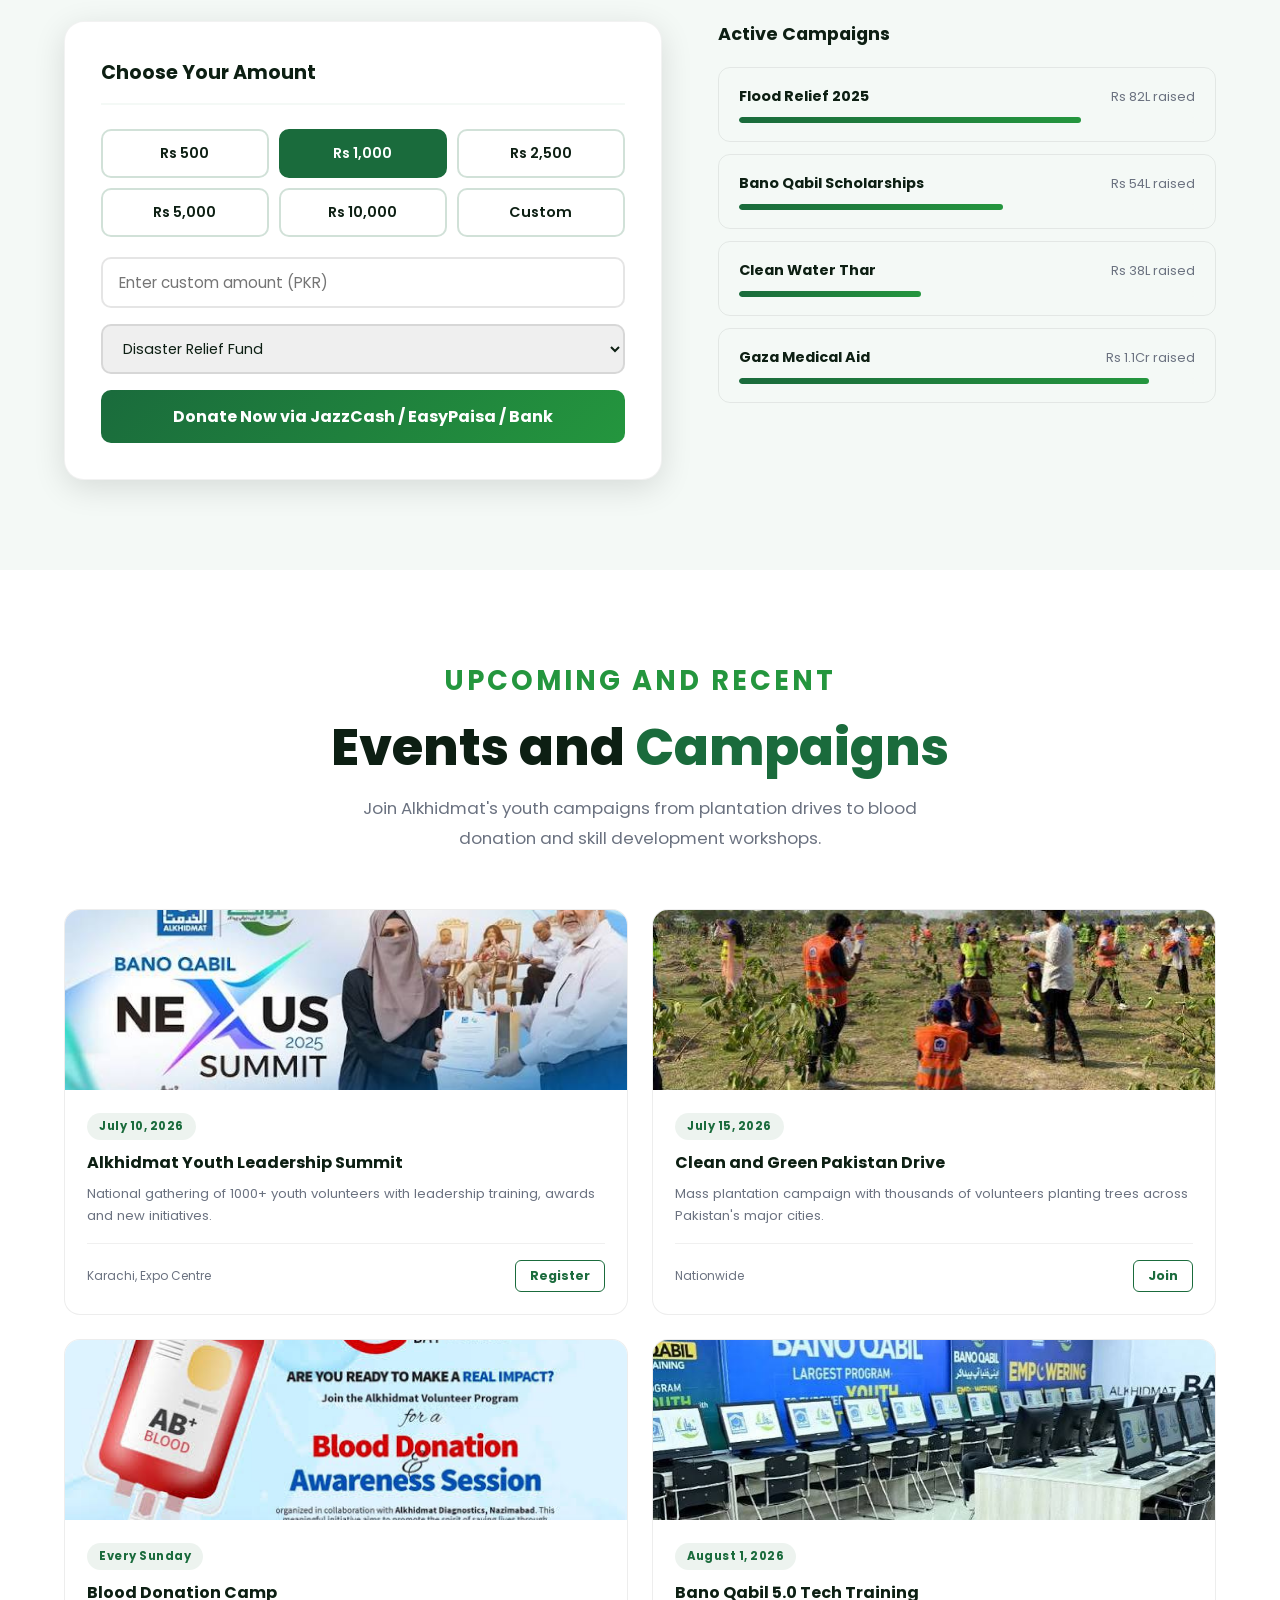
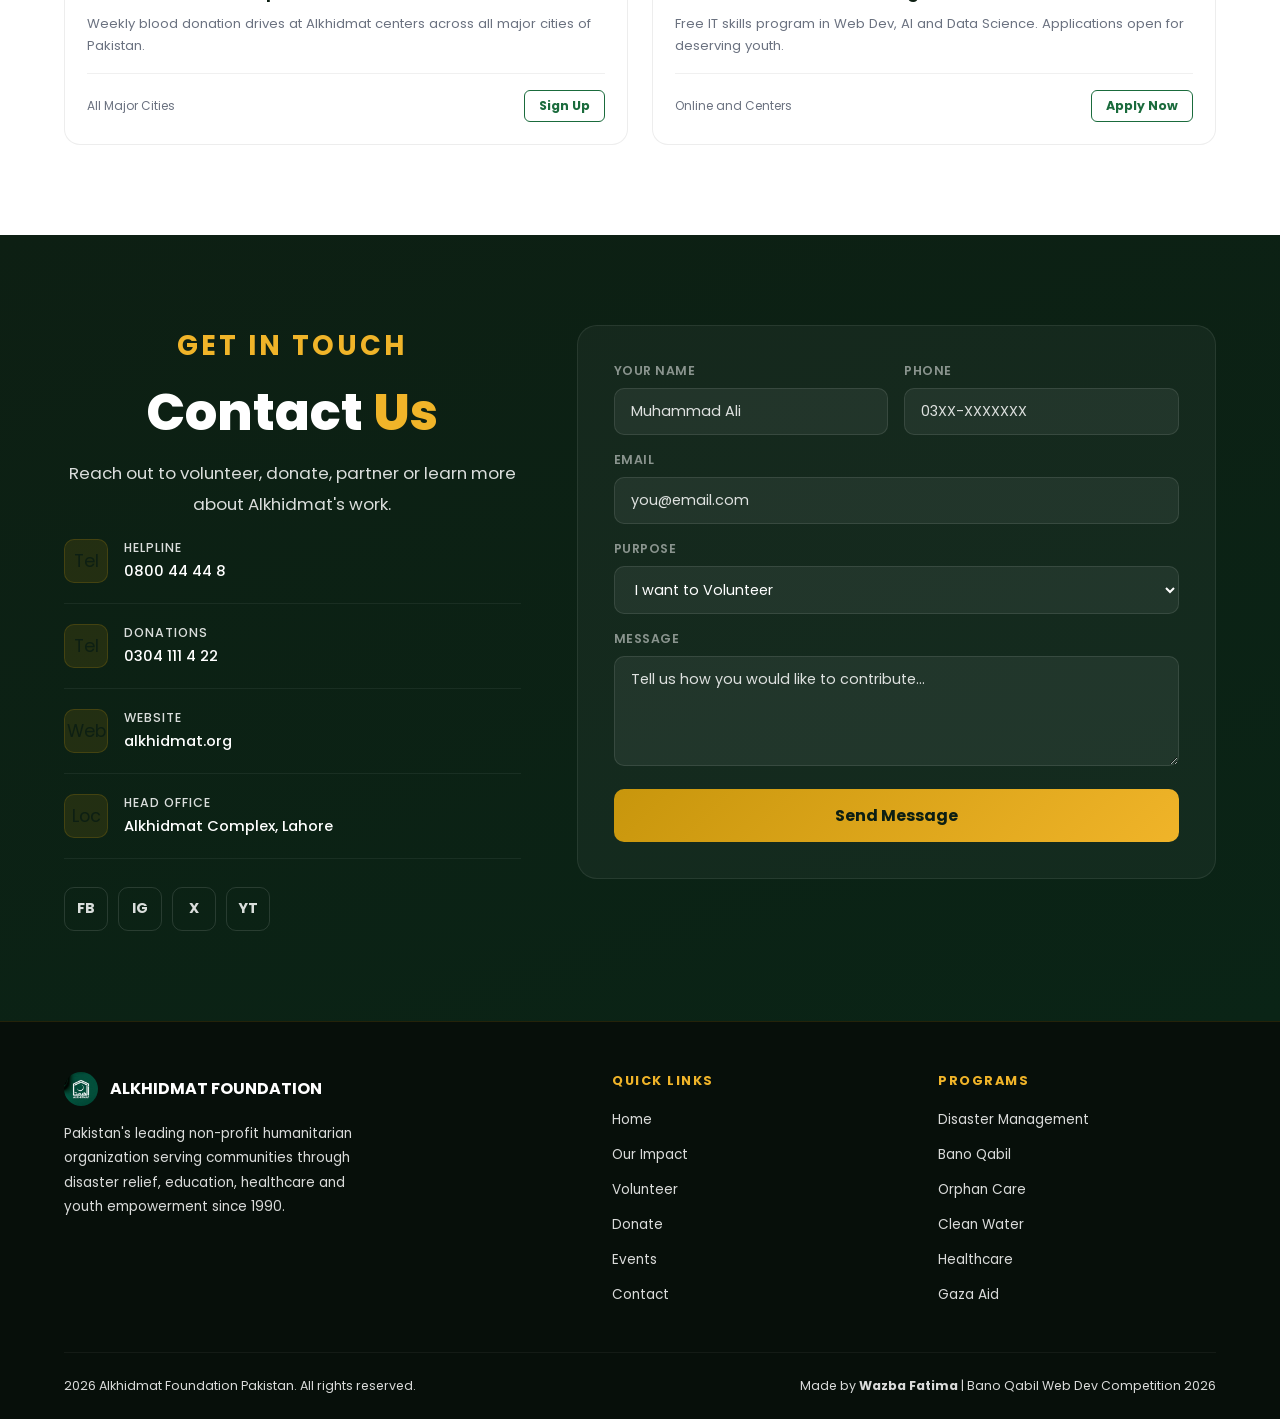
==== commit 0efd6c94: "update" ====
--- a/index.html
+++ b/index.html
@@ -1,28 +1,20 @@
 <!DOCTYPE html>
 <html lang="en">
 <head>
-  <meta charset="UTF-8" />
+  <meta charset="UTF-8"/>
   <meta name="viewport" content="width=device-width, initial-scale=1.0"/>
-  <title>Alkhidmat Impact Hub – Youth For Change</title>
+  <title>Alkhidmat Impact Hub | Youth For Change</title>
   <link href="https://fonts.googleapis.com/css2?family=Poppins:wght@300;400;600;700;800;900&family=Amiri:wght@400;700&display=swap" rel="stylesheet"/>
   <link rel="stylesheet" href="style.css"/>
 </head>
 <body>
 
-<!-- NAVBAR -->
 <nav id="navbar">
   <a href="#home" class="nav-logo">
-    <img src="assests/Al-khidmat-logo.jpg" alt="Alkhidmat Logo" style="height:42px; width:auto; object-fit:contain; border-radius:50%;"/>
-    <div class="logo-fallback">
-      <svg width="40" height="40" viewBox="0 0 40 40" fill="none" xmlns="http://www.w3.org/2000/svg">
-        <circle cx="20" cy="20" r="20" fill="url(#lg)"/>
-        <text x="20" y="26" text-anchor="middle" font-size="16" font-weight="900" fill="white" font-family="Poppins,sans-serif">AK</text>
-        <defs><linearGradient id="lg" x1="0" y1="0" x2="40" y2="40"><stop offset="0%" stop-color="#1a6b3c"/><stop offset="100%" stop-color="#24963e"/></linearGradient></defs>
-      </svg>
-    </div>
+    <img src="assests/Al-khidmat-logo.jpg" alt="Alkhidmat Logo"/>
     <div class="nav-logo-text">
-      <span>ALKHIDMAT</span>
-      <span>Impact Hub</span>
+      <span class="logo-main">ALKHIDMAT</span>
+      <span class="logo-sub">Impact Hub</span>
     </div>
   </a>
   <ul class="nav-links">
@@ -33,34 +25,33 @@
     <li><a href="#contact">Contact</a></li>
     <li><a href="#donations" class="nav-donate-btn">Donate Now</a></li>
   </ul>
-  <div class="hamburger" onclick="toggleMenu()" id="hamburger">
-    <span></span><span></span><span></span>
+  <div class="hamburger" id="hamburger" onclick="toggleMenu()">
+    <span></span>
+    <span></span>
+    <span></span>
   </div>
 </nav>
 
-<!-- MOBILE MENU -->
 <div class="mobile-menu" id="mobileMenu">
-  <a href="#home" onclick="closeMenu()">🏠 Home</a>
-  <a href="#impact" onclick="closeMenu()">📊 Our Impact</a>
-  <a href="#volunteer" onclick="closeMenu()">🤝 Volunteer</a>
-  <a href="#donations" onclick="closeMenu()">💚 Donate Now</a>
-  <a href="#events" onclick="closeMenu()">📅 Events</a>
-  <a href="#contact" onclick="closeMenu()">✉️ Contact</a>
+  <a href="#home" onclick="closeMenu()">Home</a>
+  <a href="#impact" onclick="closeMenu()">Our Impact</a>
+  <a href="#volunteer" onclick="closeMenu()">Volunteer</a>
+  <a href="#donations" onclick="closeMenu()">Donate Now</a>
+  <a href="#events" onclick="closeMenu()">Events</a>
+  <a href="#contact" onclick="closeMenu()">Contact</a>
 </div>
 
-<!-- HERO -->
 <section id="home">
   <div class="hero-bg-pattern"></div>
   <div class="hero-grid-lines"></div>
   <div class="hero-content">
-    <div class="hero-eyebrow">Alkhidmat Impact Hub</div>
     <h1 class="hero-title">
       Youth For
       <span class="highlight">Change</span>
     </h1>
     <p class="hero-tagline">خدمتِ خلق ہی خدمتِ خدا ہے</p>
     <p class="hero-desc">
-      Empowering Pakistan's youth to drive humanitarian impact — through disaster relief, education, healthcare, and community service since 1990.
+      Empowering Pakistan's youth through disaster relief, education, healthcare and community service since 1990.
     </p>
     <div class="hero-btns">
       <a href="#volunteer" class="btn-primary">Join as Volunteer</a>
@@ -88,53 +79,50 @@
   <div class="hero-scroll">Scroll</div>
 </section>
 
-<!-- OUR IMPACT -->
 <section id="impact">
   <div class="section-header reveal">
     <div class="section-label">What We Do</div>
     <h2 class="section-title">Our <span class="accent">Impact</span> Across Pakistan</h2>
-    <p class="section-desc">From flood relief to education, Alkhidmat's youth volunteers are transforming lives in every corner of the country.</p>
-  </div>
-
+    <p class="section-desc">From flood relief to education, Alkhidmat volunteers are transforming lives in every corner of Pakistan.</p>
+  </div>
   <div class="impact-grid">
     <div class="impact-card reveal">
-      <img src="assests/food-relief.jpg" alt="Flood Relief" style="width:100%;height:220px;object-fit:cover;"/>
+      <img src="assests/food-relief.jpg" alt="Flood Relief"/>
       <div class="impact-card-body">
         <span class="impact-tag">Disaster Relief</span>
-        <h3>Flood Relief & Rehabilitation</h3>
-        <p>Alkhidmat volunteers respond within hours — delivering food, shelter, and medical aid to flood-hit communities across Pakistan.</p>
+        <h3>Flood Relief and Rehabilitation</h3>
+        <p>Alkhidmat volunteers respond within hours, delivering food, shelter and medical aid to flood affected communities across Pakistan.</p>
         <div class="impact-stat-bar">
           <span class="num">1.1B</span>
-          <span class="lbl">PKR spent on<br/>flood relief 2025</span>
-        </div>
-      </div>
-    </div>
-    <div class="impact-card reveal" style="transition-delay:0.1s">
-      <img src="assests/it-traning.jpg" alt="IT Training" style="width:100%;height:220px;object-fit:cover;object-position:top;"/>
+          <span class="lbl">PKR spent on flood relief 2025</span>
+        </div>
+      </div>
+    </div>
+    <div class="impact-card reveal">
+      <img src="assests/it-traning.jpg" alt="IT Training"/>
       <div class="impact-card-body">
         <span class="impact-tag">Education</span>
-        <h3>Bano Qabil — Free IT Training</h3>
-        <p>Bridging the digital divide — thousands of underprivileged youth receive world-class tech skills through Bano Qabil program.</p>
+        <h3>Bano Qabil Free IT Training</h3>
+        <p>Thousands of underprivileged youth receive world class tech skills through the Bano Qabil program across Pakistan.</p>
         <div class="impact-stat-bar">
           <span class="num">40+</span>
-          <span class="lbl">University<br/>Partnerships</span>
-        </div>
-      </div>
-    </div>
-    <div class="impact-card reveal" style="transition-delay:0.2s">
-      <img src="assests/free-medical-camp.jpg" alt="Free Medical Camp" style="width:100%;height:220px;object-fit:cover;object-position:top;"/>
+          <span class="lbl">University Partnerships</span>
+        </div>
+      </div>
+    </div>
+    <div class="impact-card reveal">
+      <img src="assests/free-medical-camp.jpg" alt="Medical Camp"/>
       <div class="impact-card-body">
         <span class="impact-tag">Healthcare</span>
         <h3>Free Mobile Medical Camps</h3>
-        <p>Mobile medical units bring free healthcare to remote communities — vaccination drives, mother & child health programs.</p>
+        <p>Mobile medical units bring free healthcare to remote communities including vaccination drives and mother and child health programs.</p>
         <div class="impact-stat-bar">
           <span class="num">60+</span>
-          <span class="lbl">Free hospital<br/>beds provided</span>
-        </div>
-      </div>
-    </div>
-  </div>
-
+          <span class="lbl">Free hospital beds provided</span>
+        </div>
+      </div>
+    </div>
+  </div>
   <div class="impact-numbers reveal">
     <div class="impact-num-item">
       <div class="big">50K<span class="plus">+</span></div>
@@ -155,15 +143,12 @@
   </div>
 </section>
 
-<!-- VOLUNTEER -->
 <section id="volunteer">
   <div class="volunteer-layout">
     <div>
       <div class="section-label reveal">Join the Movement</div>
       <h2 class="section-title reveal">Become a <span class="gold-text">Volunteer</span></h2>
-      <p class="section-desc reveal">
-        Alkhidmat has 50,000+ registered volunteers across Pakistan. Be part of a generation that gives back — through service, leadership, and change.
-      </p>
+      <p class="section-desc reveal">Alkhidmat has 50,000+ registered volunteers across Pakistan. Be part of a generation that gives back through service, leadership and change.</p>
       <div class="volunteer-steps reveal">
         <div class="vol-step">
           <div class="vol-step-num">01</div>
@@ -183,18 +168,18 @@
           <div class="vol-step-num">03</div>
           <div class="vol-step-text">
             <h4>Start Serving</h4>
-            <p>Join campaigns, events, and relief operations in your city.</p>
-          </div>
-        </div>
-      </div>
-      <a href="#contact" class="vol-cta-btn reveal">Register as Volunteer →</a>
+            <p>Join campaigns, events and relief operations in your city.</p>
+          </div>
+        </div>
+      </div>
+      <a href="#contact" class="vol-cta-btn reveal">Register as Volunteer</a>
     </div>
     <div class="volunteer-img-stack reveal">
       <div class="vol-img vol-img-main">
         <img src="assests/volunteers.jpg" alt="Alkhidmat Volunteers"/>
       </div>
       <div class="vol-img vol-img-secondary">
-        <img src="assests/al-khidmat-volunteer.jpg" alt="Alkhidmat Volunteer Program"/>
+        <img src="assests/volunteers sec.jpg" alt="Alkhidmat Volunteer Program"/>
       </div>
       <div class="vol-badge">
         50K+
@@ -204,17 +189,15 @@
   </div>
 </section>
 
-<!-- DONATIONS -->
 <section id="donations">
   <div class="section-header reveal">
     <div class="section-label">Make a Difference</div>
     <h2 class="section-title">Support a <span class="accent">Cause</span></h2>
-    <p class="section-desc">Your donation directly funds disaster relief, orphan care, education, and clean water projects across Pakistan.</p>
-  </div>
-
+    <p class="section-desc">Your donation directly funds disaster relief, orphan care, education and clean water projects across Pakistan.</p>
+  </div>
   <div class="donation-layout">
     <div class="donation-card reveal">
-      <h3>💚 Choose Your Amount</h3>
+      <h3>Choose Your Amount</h3>
       <div class="amount-grid">
         <button class="amount-btn" onclick="selectAmount(this, 500)">Rs 500</button>
         <button class="amount-btn active" onclick="selectAmount(this, 1000)">Rs 1,000</button>
@@ -225,42 +208,41 @@
       </div>
       <input type="number" class="custom-amount" placeholder="Enter custom amount (PKR)" id="customAmount"/>
       <select class="cause-select">
-        <option>🆘 Disaster Relief Fund</option>
-        <option>📚 Education — Bano Qabil</option>
-        <option>💧 Clean Water Projects</option>
-        <option>🏥 Healthcare Camps</option>
-        <option>🧒 Orphan Care Program</option>
+        <option>Disaster Relief Fund</option>
+        <option>Education Bano Qabil</option>
+        <option>Clean Water Projects</option>
+        <option>Healthcare Camps</option>
+        <option>Orphan Care Program</option>
       </select>
-      <button class="donate-submit" onclick="handleDonate()">Donate Now — JazzCash / EasyPaisa / Bank</button>
-    </div>
-
+      <button class="donate-submit" onclick="handleDonate()">Donate Now via JazzCash / EasyPaisa / Bank</button>
+    </div>
     <div class="reveal">
       <div class="donation-causes">
-        <h3 class="causes-title">🔥 Active Campaigns</h3>
+        <h3 class="causes-title">Active Campaigns</h3>
         <div class="cause-item">
           <div class="cause-header">
-            <h4><span class="cause-emoji">🆘</span> Flood Relief 2025</h4>
+            <h4>Flood Relief 2025</h4>
             <span>Rs 82L raised</span>
           </div>
           <div class="progress-track"><div class="progress-fill" style="width:75%"></div></div>
         </div>
         <div class="cause-item">
           <div class="cause-header">
-            <h4><span class="cause-emoji">📚</span> Bano Qabil Scholarships</h4>
+            <h4>Bano Qabil Scholarships</h4>
             <span>Rs 54L raised</span>
           </div>
           <div class="progress-track"><div class="progress-fill" style="width:58%"></div></div>
         </div>
         <div class="cause-item">
           <div class="cause-header">
-            <h4><span class="cause-emoji">💧</span> Clean Water — Thar</h4>
+            <h4>Clean Water Thar</h4>
             <span>Rs 38L raised</span>
           </div>
           <div class="progress-track"><div class="progress-fill" style="width:40%"></div></div>
         </div>
         <div class="cause-item">
           <div class="cause-header">
-            <h4><span class="cause-emoji">🏥</span> Gaza Medical Aid</h4>
+            <h4>Gaza Medical Aid</h4>
             <span>Rs 1.1Cr raised</span>
           </div>
           <div class="progress-track"><div class="progress-fill" style="width:90%"></div></div>
@@ -270,67 +252,65 @@
   </div>
 </section>
 
-<!-- EVENTS -->
 <section id="events">
   <div class="section-header reveal">
-    <div class="section-label">Upcoming & Recent</div>
-    <h2 class="section-title">Events & <span class="accent">Campaigns</span></h2>
-    <p class="section-desc">Join Alkhidmat's youth campaigns — from plantation drives to blood donation and skill development workshops.</p>
-  </div>
-
+    <div class="section-label">Upcoming and Recent</div>
+    <h2 class="section-title">Events and <span class="accent">Campaigns</span></h2>
+    <p class="section-desc">Join Alkhidmat's youth campaigns from plantation drives to blood donation and skill development workshops.</p>
+  </div>
   <div class="events-grid">
     <div class="event-card reveal">
       <div class="event-img-wrap">
-        <img class="event-img" src="assests/summit.jpg" alt="Bano Qabil Nexus Summit"/>
+        <img class="event-img" src="assests/summit.jpg" alt="Bano Qabil Summit"/>
       </div>
       <div class="event-body">
-        <span class="event-date-badge">📅 July 10, 2026</span>
+        <span class="event-date-badge">July 10, 2026</span>
         <h3>Alkhidmat Youth Leadership Summit</h3>
-        <p>National gathering of 1000+ youth volunteers — leadership training, awards, and announcement of new initiatives.</p>
+        <p>National gathering of 1000+ youth volunteers with leadership training, awards and new initiatives.</p>
         <div class="event-footer">
-          <span class="event-location">📍 Karachi, Expo Centre</span>
+          <span class="event-location">Karachi, Expo Centre</span>
           <a href="#contact" class="event-register">Register</a>
         </div>
       </div>
     </div>
-    <div class="event-card reveal" style="transition-delay:0.1s">
+    <div class="event-card reveal">
       <div class="event-img-wrap">
         <img class="event-img" src="assests/clean and green.jpg" alt="Clean and Green Drive"/>
       </div>
       <div class="event-body">
-        <span class="event-date-badge">📅 July 15, 2026</span>
-        <h3>Clean & Green Pakistan Drive</h3>
-        <p>Mass plantation campaign — join thousands of volunteers to plant trees across Pakistan's major cities.</p>
+        <span class="event-date-badge">July 15, 2026</span>
+        <h3>Clean and Green Pakistan Drive</h3>
+        <p>Mass plantation campaign with thousands of volunteers planting trees across Pakistan's major cities.</p>
         <div class="event-footer">
-          <span class="event-location">📍 Nationwide</span>
+          <span class="event-location">Nationwide</span>
           <a href="#contact" class="event-register">Join</a>
         </div>
       </div>
     </div>
-    <div class="event-card reveal" style="transition-delay:0.2s">
+    <div class="event-card reveal">
       <div class="event-img-wrap">
-        <img class="event-img" src="assests/blood donation.jpg" alt="Blood Donation Camp"/>
+        <img class="event-img" src="assests/blood donation.jpg" alt="Blood Donation"/>
       </div>
       <div class="event-body">
-        <span class="event-date-badge">📅 Every Sunday</span>
+        <span class="event-date-badge">Every Sunday</span>
         <h3>Blood Donation Camp</h3>
-        <p>Weekly blood donation drives at Alkhidmat centers — donate blood, save lives, earn rewards.</p>
+        <p>Weekly blood donation drives at Alkhidmat centers across all major cities of Pakistan.</p>
         <div class="event-footer">
-          <span class="event-location">📍 All Major Cities</span>
+          <span class="event-location">All Major Cities</span>
           <a href="#contact" class="event-register">Sign Up</a>
         </div>
       </div>
     </div>
-    <div class="event-card reveal" style="transition-delay:0.3s">
+    <div class="event-card reveal">
       <div class="event-img-wrap">
-        <img class="event-img" src="assests/it-traning.jpg" alt="Bano Qabil IT Training"/>
+        <img class="event-img" src="assests/it-traning.jpg" alt="Bano Qabil Training"/>
       </div>
       <div class="event-body">
-        <span class="event-date-badge">📅 August 1, 2026</span>
-        <h3>Bano Qabil 5.0 — Tech Training Batch</h3>
-        <p>Free IT skills program — Web Dev, AI, Data Science. Applications open for deserving youth across Pakistan.</p>
+        <span class="event-date-badge">August 1, 2026</span>
+        <h3>Bano Qabil 5.0 Tech Training</h3>
+        <p>Free IT skills program in Web Dev, AI and Data Science. Applications open for deserving youth.</p>
         <div class="event-footer">
-          <span class="event-location">📍 Online + Centers</span>
+          <span class="event-location">Online and Centers</span>
           <a href="#contact" class="event-register">Apply Now</a>
         </div>
       </div>
@@ -338,47 +318,46 @@
   </div>
 </section>
 
-<!-- CONTACT -->
 <section id="contact">
   <div class="contact-layout">
     <div>
       <div class="section-label reveal">Get In Touch</div>
       <h2 class="section-title reveal">Contact <span class="gold-text">Us</span></h2>
-      <p class="section-desc reveal">Reach out to volunteer, donate, partner, or learn more about Alkhidmat's work.</p>
+      <p class="section-desc reveal">Reach out to volunteer, donate, partner or learn more about Alkhidmat's work.</p>
       <div class="reveal">
         <div class="contact-info-item">
-          <div class="contact-icon">📞</div>
+          <div class="contact-icon">Tel</div>
           <div>
             <h4>Helpline</h4>
             <p>0800 44 44 8</p>
           </div>
         </div>
         <div class="contact-info-item">
-          <div class="contact-icon">📞</div>
+          <div class="contact-icon">Tel</div>
           <div>
             <h4>Donations</h4>
             <p>0304 111 4 22</p>
           </div>
         </div>
         <div class="contact-info-item">
-          <div class="contact-icon">🌐</div>
+          <div class="contact-icon">Web</div>
           <div>
             <h4>Website</h4>
             <p>alkhidmat.org</p>
           </div>
         </div>
         <div class="contact-info-item">
-          <div class="contact-icon">📍</div>
+          <div class="contact-icon">Loc</div>
           <div>
             <h4>Head Office</h4>
             <p>Alkhidmat Complex, Lahore</p>
           </div>
         </div>
         <div class="social-row">
-          <a href="#" class="social-btn">f</a>
-          <a href="#" class="social-btn">ig</a>
-          <a href="#" class="social-btn">tw</a>
-          <a href="#" class="social-btn">yt</a>
+          <a href="https://www.facebook.com/alkhidmat.org/" target="_blank" class="social-btn">FB</a>
+          <a href="https://www.instagram.com/alkhidmatpakistan/" target="_blank" class="social-btn">IG</a>
+          <a href="https://x.com/alkhidmatorg" target="_blank" class="social-btn">X</a>
+          <a href="https://www.youtube.com/@alkhidmatpakistan" target="_blank" class="social-btn">YT</a>
         </div>
       </div>
     </div>
@@ -409,22 +388,21 @@
       </div>
       <div class="form-group">
         <label>Message</label>
-        <textarea placeholder="Tell us how you'd like to contribute..."></textarea>
-      </div>
-      <button class="form-submit" onclick="handleContact()">Send Message →</button>
-    </div>
-  </div>
-</section>
-
-<!-- FOOTER -->
+        <textarea placeholder="Tell us how you would like to contribute..."></textarea>
+      </div>
+      <button class="form-submit" onclick="handleContact()">Send Message</button>
+    </div>
+  </div>
+</section>
+
 <footer>
   <div class="footer-top">
     <div class="footer-brand">
       <div class="footer-logo-wrap">
-        <img src="assests/Al-khidmat-logo.jpg" alt="Alkhidmat Logo" style="height:34px; width:auto; border-radius:50%;"/>
+        <img src="assests/Al-khidmat-logo.jpg" alt="Alkhidmat Logo"/>
         <span class="footer-logo-name">ALKHIDMAT FOUNDATION</span>
       </div>
-      <p>Pakistan's leading non-profit humanitarian organization — serving communities through disaster relief, education, healthcare, and youth empowerment since 1990.</p>
+      <p>Pakistan's leading non-profit humanitarian organization serving communities through disaster relief, education, healthcare and youth empowerment since 1990.</p>
     </div>
     <div class="footer-col">
       <h4>Quick Links</h4>
@@ -450,14 +428,12 @@
     </div>
   </div>
   <div class="footer-bottom">
-    <p>© 2026 Alkhidmat Foundation Pakistan. All rights reserved. | NTN: 2569250-0</p>
-    <p>Crafted with 💚 by <strong>Wazba Fatima</strong> — for Bano Qabil Web Dev Competition 2026</p>
+    <p>2026 Alkhidmat Foundation Pakistan. All rights reserved.</p>
+    <p>Made by <strong>Wazba Fatima</strong> | Bano Qabil Web Dev Competition 2026</p>
   </div>
 </footer>
 
-<!-- TOAST -->
 <div class="toast" id="toast"></div>
-
 <script src="app.js"></script>
 </body>
 </html>
--- a/style.css
+++ b/style.css
@@ -1,4 +1,4 @@
-/* ===== RESET & ROOT ===== */
+/*  RESET & ROOT */
 *, *::before, *::after { margin: 0; padding: 0; box-sizing: border-box; }
 
 :root {
@@ -19,14 +19,15 @@
   background: var(--light);
   color: var(--dark);
   overflow-x: hidden;
-}
-
-/* ===== SCROLLBAR ===== */
+  scroll-behavior: smooth;
+}
+
+/*  SCROLLBAR  */
 ::-webkit-scrollbar { width: 6px; }
 ::-webkit-scrollbar-track { background: var(--dark); }
 ::-webkit-scrollbar-thumb { background: var(--gold); border-radius: 3px; }
 
-/* ===== NAVBAR ===== */
+/* NAVBAR*/
 nav {
   position: fixed; top: 0; left: 0; right: 0; z-index: 1000;
   background: rgba(13,31,19,0.95);
@@ -42,7 +43,12 @@
   display: flex; align-items: center; gap: 12px;
   text-decoration: none;
 }
-.nav-logo img { height: 42px; width: auto; object-fit: contain; }
+.nav-logo img {
+   border-radius: 50%;
+  height: 34px;
+  width: 34px;
+  object-fit: cover;
+ }
 
 .logo-fallback {
   display: none;
@@ -62,19 +68,36 @@
   color: rgba(255,255,255,0.8);
   text-decoration: none;
   font-size: 0.82rem; font-weight: 500;
-  padding: 8px 14px; border-radius: 6px;
-  transition: all 0.2s; letter-spacing: 0.3px;
-}
-.nav-links a:hover { color: var(--gold2); background: rgba(200,150,12,0.12); }
+  padding: 8px 14px;
+  border-radius: 6px;
+  transition: all 0.2s;
+  letter-spacing: 0.3px;
+  position: relative;
+}
+.nav-links a::after {
+  content: '';
+  position: absolute;
+  bottom: 2px; left: 14px; right: 14px;
+  height: 2px;
+  background: var(--gold2);
+  border-radius: 2px;
+  transform: scaleX(0);
+  transition: transform 0.2s ease;
+}
+.nav-links a:hover { color: var(--white); background: transparent; }
+.nav-links a:hover::after { transform: scaleX(1); }
 
 .nav-donate-btn {
   background: linear-gradient(135deg, var(--gold), var(--gold2)) !important;
   color: var(--dark) !important;
   font-weight: 700 !important;
-}
+  border-radius: 30px !important;
+}
+.nav-donate-btn::after { display: none !important; }
 .nav-donate-btn:hover {
   transform: translateY(-1px);
   box-shadow: 0 4px 16px rgba(200,150,12,0.4);
+  color: var(--dark) !important;
 }
 
 .hamburger {
@@ -110,7 +133,7 @@
   background: rgba(200,150,12,0.1);
 }
 
-/* ===== HERO ===== */
+/* HERO */
 #home {
   min-height: 100vh;
   background: linear-gradient(160deg, var(--dark) 0%, #0a2e18 40%, #0f3d20 70%, #0d2818 100%);
@@ -179,7 +202,7 @@
 
 .hero-desc {
   font-size: clamp(0.9rem, 2vw, 1.05rem);
-  color: rgba(255,255,255,0.65);
+  color: rgba(255,255,255,0.85);
   max-width: 620px; margin: 0 auto 40px;
   line-height: 1.8;
   animation: fadeUp 0.8s ease 0.3s both;
@@ -205,7 +228,7 @@
   padding: 14px 32px; border-radius: 8px;
   font-weight: 600; font-size: 0.95rem;
   text-decoration: none;
-  border: 2px solid rgba(255,255,255,0.3);
+  border: 2px solid rgba(255,255,255,0.85);
   transition: all 0.3s;
 }
 .btn-secondary:hover { border-color: var(--gold2); color: var(--gold2); transform: translateY(-3px); }
@@ -223,14 +246,14 @@
   line-height: 1; display: block;
 }
 .stat-label {
-  font-size: 0.72rem; color: rgba(255,255,255,0.45);
+  font-size: 0.72rem; color: rgba(255,255,255,0.85);
   text-transform: uppercase; letter-spacing: 1px; margin-top: 4px;
 }
 
 .hero-scroll {
   position: absolute; bottom: 30px; left: 50%; transform: translateX(-50%);
   display: flex; flex-direction: column; align-items: center; gap: 8px;
-  color: rgba(255,255,255,0.3);
+  color: rgba(255,255,255,0.85);
   font-size: 0.7rem; letter-spacing: 2px; text-transform: uppercase;
   animation: bounce 2s infinite;
 }
@@ -240,30 +263,32 @@
   background: linear-gradient(to bottom, rgba(200,150,12,0.6), transparent);
 }
 
-/* ===== SECTION COMMON ===== */
+/* SECTION COMMON */
 section { padding: 90px 5%; }
 
 .section-label {
-  font-size: 0.72rem; font-weight: 700;
+  font-size: 1.7rem; font-weight: 700;
   letter-spacing: 3px; text-transform: uppercase;
-  color: var(--green2); margin-bottom: 12px;
-  display: flex; align-items: center; gap: 10px;
-}
-.section-label::before {
-  content: ''; display: inline-block;
-  width: 30px; height: 2px; background: var(--green2);
-}
+  color: var(--green2); margin-bottom: 16px;
+  display: block; text-align: center;
+}
+.section-label::before { display: none; }
 
 .section-title {
-  font-size: clamp(1.8rem, 4vw, 2.8rem);
+  font-size: clamp(2rem, 4.5vw, 3.2rem);
   font-weight: 800; color: var(--dark);
   line-height: 1.15; margin-bottom: 16px;
+  text-align: center;
 }
 .section-title .accent { color: var(--green); }
 .gold-text { color: var(--gold2); }
 
-.section-desc { font-size: 1rem; color: var(--gray); max-width: 580px; line-height: 1.8; }
-.section-header { margin-bottom: 56px; }
+.section-desc {
+  font-size: 1.05rem; color: var(--gray);
+  max-width: 620px; line-height: 1.8;
+  text-align: center; margin: 0 auto;
+}
+.section-header { margin-bottom: 56px; text-align: center; }
 
 /* ===== IMPACT ===== */
 #impact { background: var(--white); }
@@ -320,15 +345,15 @@
 .impact-num-item .plus { font-size: 1.5rem; color: var(--green2); }
 .impact-num-item p { font-size: 0.8rem; color: rgba(255,255,255,0.45); margin-top: 6px; text-transform: uppercase; letter-spacing: 1px; }
 
-/* ===== VOLUNTEER ===== */
+/* VOLUNTEER  */
 #volunteer {
   background: linear-gradient(160deg, #0d1f13 0%, #0a2416 100%);
   color: var(--white);
 }
 #volunteer .section-title { color: var(--white); }
-#volunteer .section-desc  { color: rgba(255,255,255,0.55); }
+#volunteer .section-desc  { color: rgba(255,255,255,0.85); }
 #volunteer .section-label { color: var(--gold2); }
-#volunteer .section-label::before { background: var(--gold2); }
+#contact .section-label { color: var(--gold2); }
 
 .volunteer-layout {
   display: grid; grid-template-columns: 1fr 1fr;
@@ -390,7 +415,7 @@
 }
 .vol-cta-btn:hover { transform: translateY(-3px); box-shadow: 0 8px 24px rgba(200,150,12,0.4); }
 
-/* ===== DONATIONS ===== */
+/* DONATIONS */
 #donations { background: var(--light); }
 
 .donation-layout {
@@ -475,12 +500,12 @@
   border-radius: 3px; transition: width 1.5s ease;
 }
 
-/* ===== EVENTS ===== */
+/* EVENTS */
 #events { background: var(--white); }
 
 .events-grid {
   display: grid;
-  grid-template-columns: repeat(auto-fit, minmax(280px, 1fr));
+  grid-template-columns: repeat(2, 1fr);
   gap: 24px;
 }
 
@@ -521,14 +546,12 @@
 }
 .event-register:hover { background: var(--green); color: var(--white); }
 
-/* ===== CONTACT ===== */
+/* CONTACT */
 #contact {
   background: linear-gradient(160deg, #0d1f13 0%, #0a2416 100%);
 }
 #contact .section-title { color: var(--white); }
-#contact .section-desc  { color: rgba(255,255,255,0.5); }
-#contact .section-label { color: var(--gold2); }
-#contact .section-label::before { background: var(--gold2); }
+#contact .section-desc  { color: rgba(255,255,255,0.85); }
 
 .contact-layout {
   display: grid; grid-template-columns: 1fr 1.4fr;
@@ -548,7 +571,7 @@
   display: flex; align-items: center; justify-content: center;
   font-size: 1.1rem;
 }
-.contact-info-item h4 { font-size: 0.78rem; color: rgba(255,255,255,0.35); font-weight: 500; text-transform: uppercase; letter-spacing: 1px; margin-bottom: 4px; }
+.contact-info-item h4 { font-size: 0.78rem; color: rgba(255,255,255,0.85); font-weight: 500; text-transform: uppercase; letter-spacing: 1px; margin-bottom: 4px; }
 .contact-info-item p  { font-size: 0.92rem; color: var(--white); font-weight: 500; }
 
 .social-row { display: flex; gap: 10px; margin-top: 28px; }
@@ -556,7 +579,7 @@
   width: 44px; height: 44px; border-radius: 10px;
   border: 1px solid rgba(255,255,255,0.12);
   display: flex; align-items: center; justify-content: center;
-  color: rgba(255,255,255,0.6); text-decoration: none;
+  color: rgba(255,255,255,0.85); text-decoration: none;
   font-size: 0.9rem; font-weight: 700; transition: all 0.2s;
 }
 .social-btn:hover { border-color: var(--gold2); color: var(--gold2); background: rgba(200,150,12,0.1); }
@@ -584,7 +607,7 @@
   outline: none; transition: border 0.2s;
 }
 .form-group input::placeholder,
-.form-group textarea::placeholder { color: rgba(255,255,255,0.25); }
+.form-group textarea::placeholder { color: rgba(255,255,255,0.85); }
 .form-group input:focus,
 .form-group textarea:focus,
 .form-group select:focus { border-color: var(--gold2); }
@@ -600,7 +623,7 @@
 }
 .form-submit:hover { transform: translateY(-2px); box-shadow: 0 8px 24px rgba(200,150,12,0.4); }
 
-/* ===== FOOTER ===== */
+/*  FOOTER  */
 footer {
   background: #070f0a;
   padding: 50px 5% 24px;
@@ -613,11 +636,16 @@
   margin-bottom: 24px;
 }
 .footer-brand p {
-  font-size: 0.85rem; color: rgba(255,255,255,0.35);
+  font-size: 0.85rem; color: rgba(255,255,255,0.85);
   line-height: 1.8; margin-top: 16px; max-width: 320px;
 }
 .footer-logo-wrap { display: flex; align-items: center; gap: 12px; margin-bottom: 4px; }
-.footer-logo-wrap img { height: 34px; }
+.footer-logo-wrap img { 
+  border-radius: 50%;
+  height: 34px;
+  width: 34px;
+  object-fit: cover;
+}
 .footer-logo-name { font-size: 1rem; font-weight: 700; color: var(--white); }
 
 .footer-col h4 {
@@ -627,7 +655,7 @@
 .footer-col ul { list-style: none; }
 .footer-col ul li { margin-bottom: 10px; }
 .footer-col ul li a {
-  font-size: 0.85rem; color: rgba(255,255,255,0.35);
+  font-size: 0.85rem; color: rgba(255,255,255,0.85);
   text-decoration: none; transition: color 0.2s;
 }
 .footer-col ul li a:hover { color: var(--gold2); }
@@ -636,10 +664,10 @@
   display: flex; justify-content: space-between; align-items: center;
   flex-wrap: wrap; gap: 12px;
 }
-.footer-bottom p { font-size: 0.78rem; color: rgba(255,255,255,0.2); }
+.footer-bottom p { font-size: 0.78rem; color: rgba(255,255,255,0.85); }
 .footer-bottom a { color: var(--gold2); text-decoration: none; }
 
-/* ===== TOAST ===== */
+/* TOAST*/
 .toast {
   position: fixed; bottom: 30px; right: 30px;
   background: var(--green); color: var(--white);
@@ -651,7 +679,7 @@
 }
 .toast.show { transform: translateY(0); opacity: 1; }
 
-/* ===== ANIMATIONS ===== */
+/* ANIMATIONS */
 @keyframes fadeUp {
   from { opacity: 0; transform: translateY(24px); }
   to   { opacity: 1; transform: translateY(0); }
@@ -667,7 +695,7 @@
 }
 .reveal.visible { opacity: 1; transform: translateY(0); }
 
-/* ===== RESPONSIVE ===== */
+/* RESPONSIVE   */
 @media (max-width: 900px) {
   .volunteer-layout      { grid-template-columns: 1fr; }
   .volunteer-img-stack   { height: 280px; }
@@ -677,6 +705,7 @@
   .donation-layout       { grid-template-columns: 1fr; }
   .contact-layout        { grid-template-columns: 1fr; }
   .footer-top            { grid-template-columns: 1fr; gap: 28px; }
+  .events-grid           { grid-template-columns: 1fr; }
   nav                    { padding: 0 4%; }
   .nav-links             { display: none; }
   .hamburger             { display: flex; }
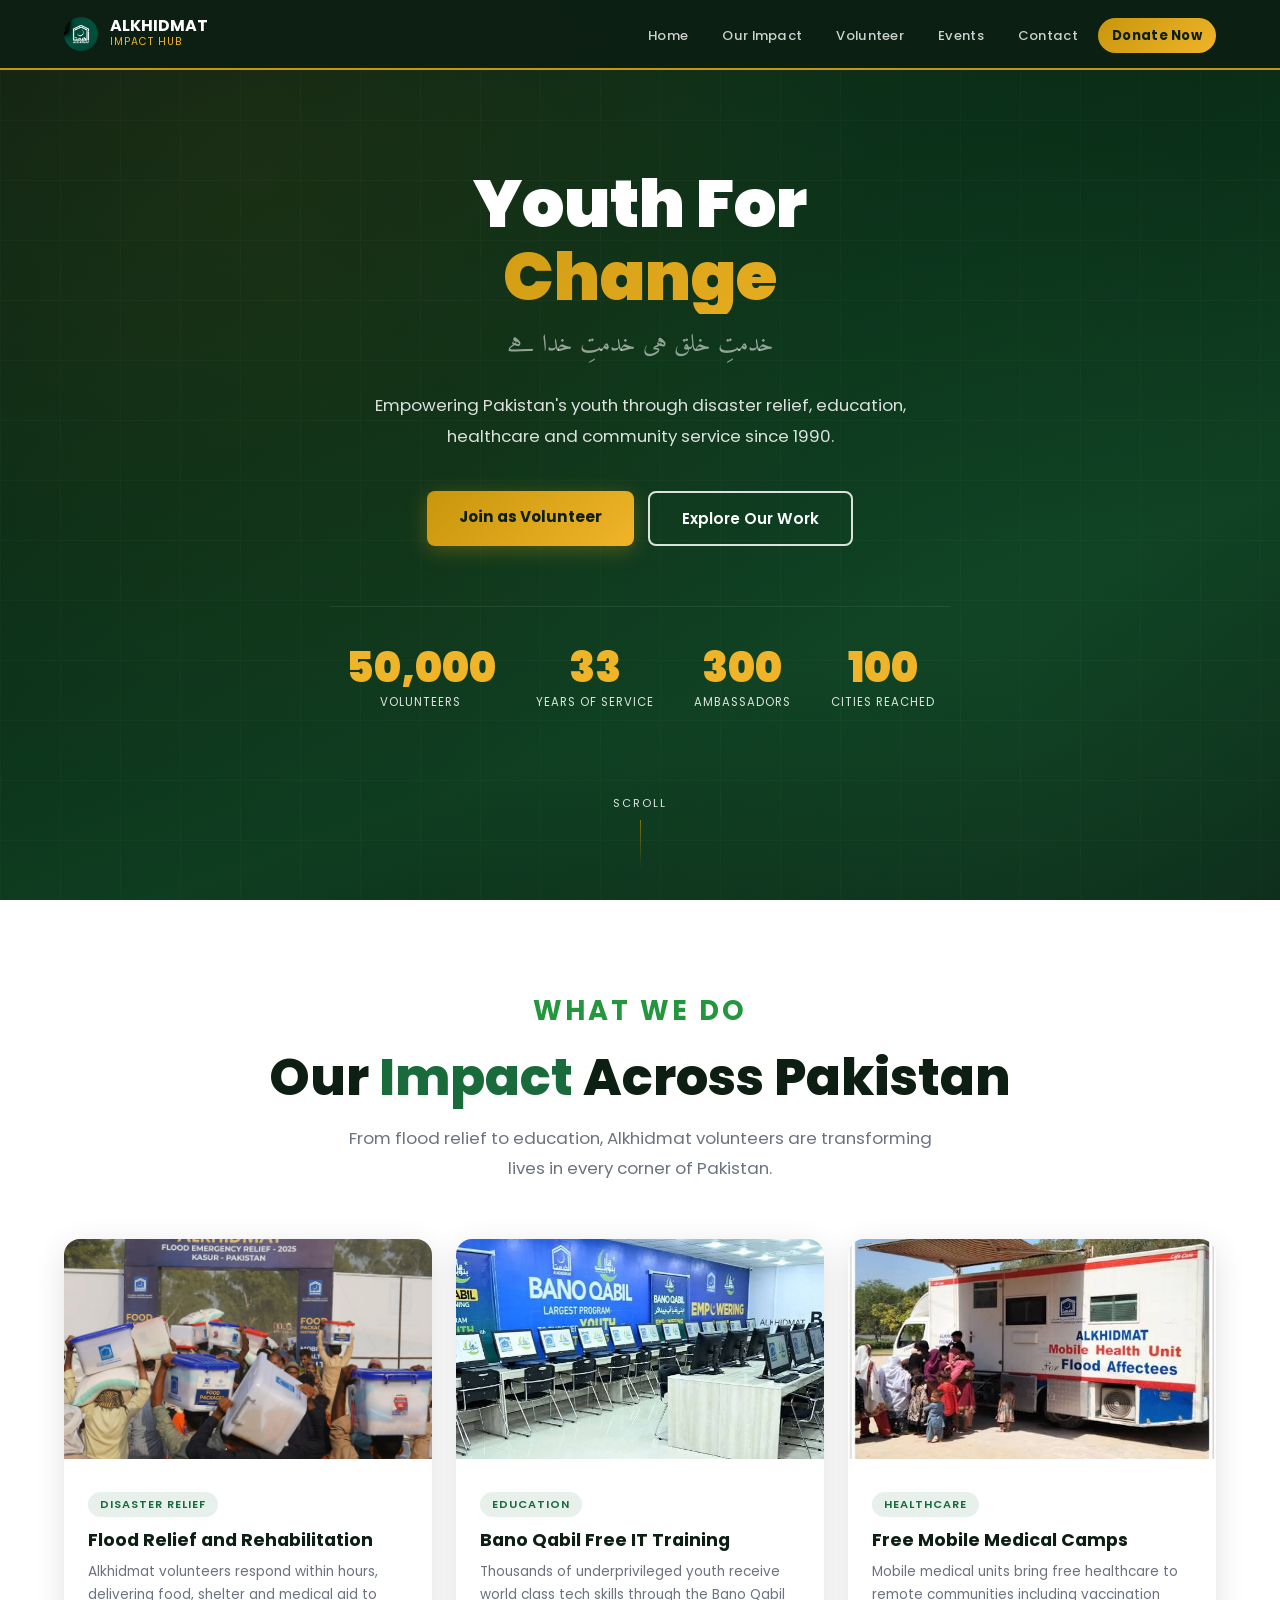
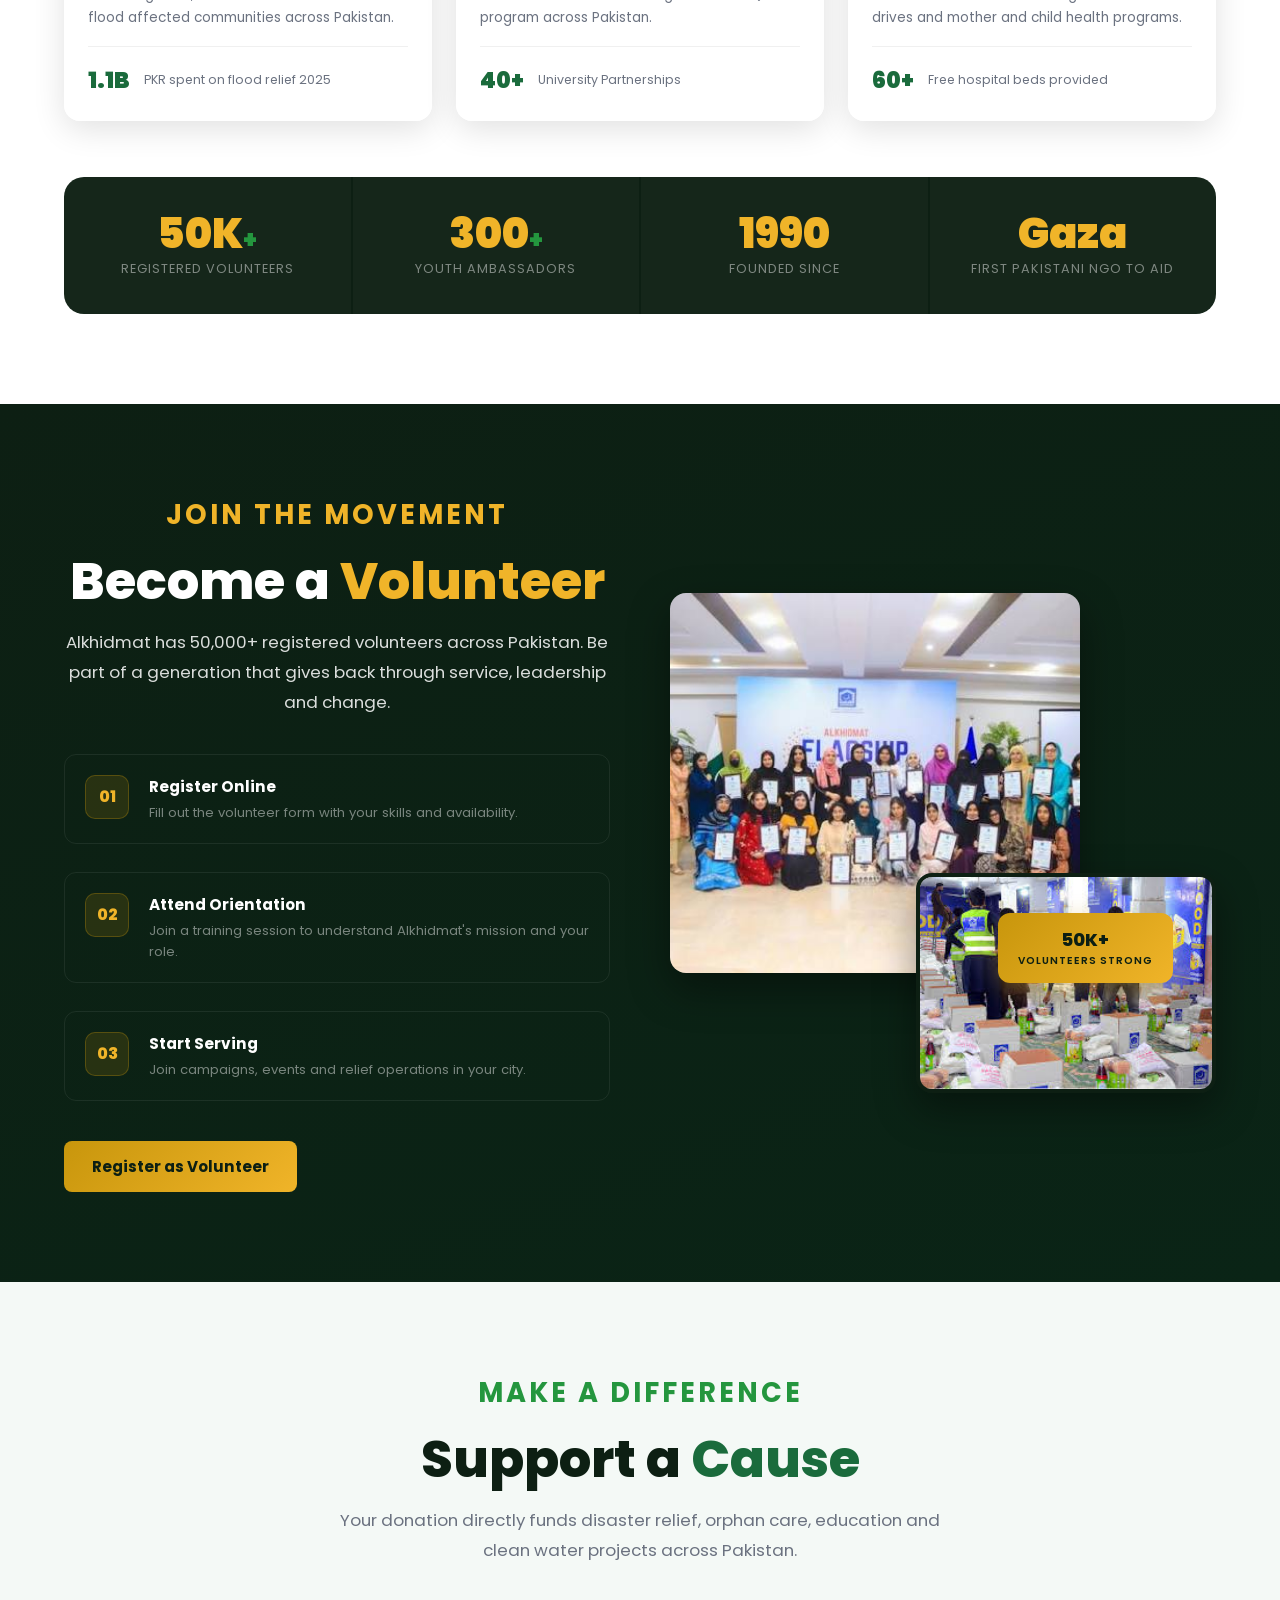
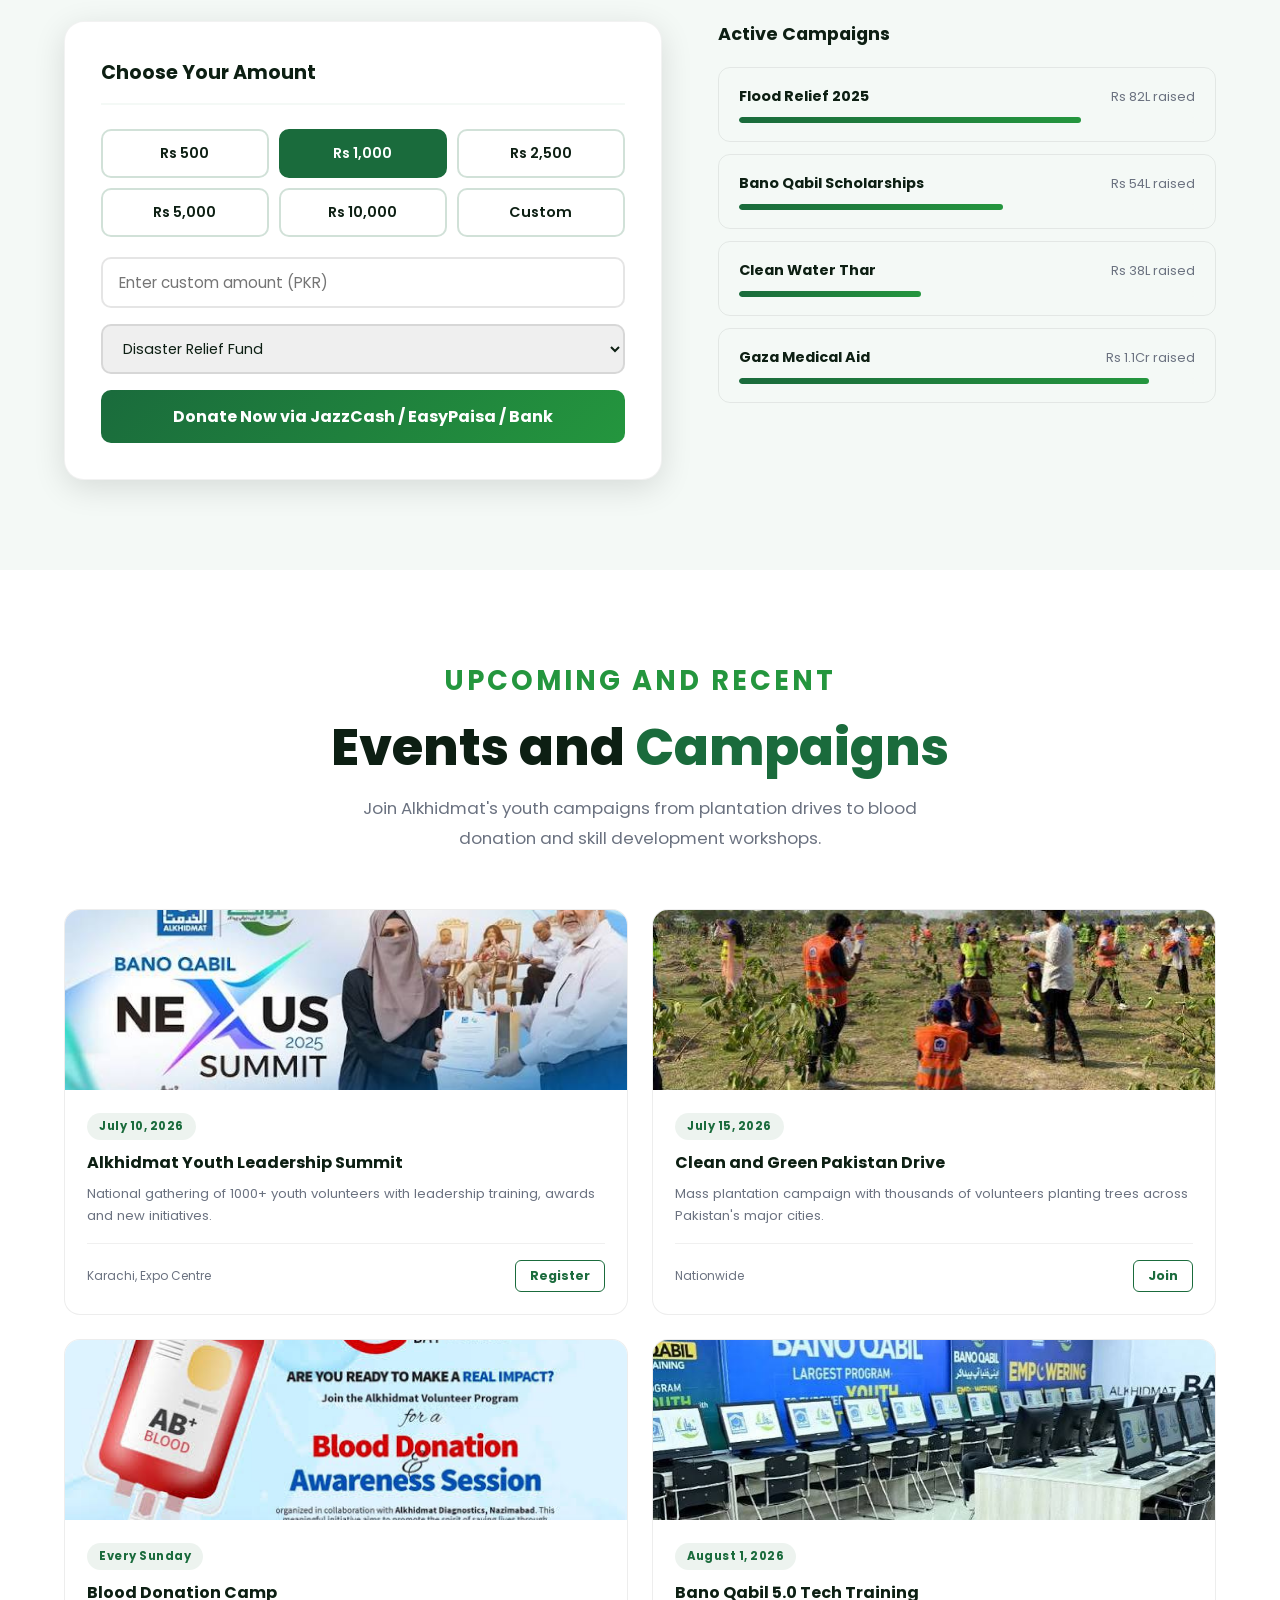
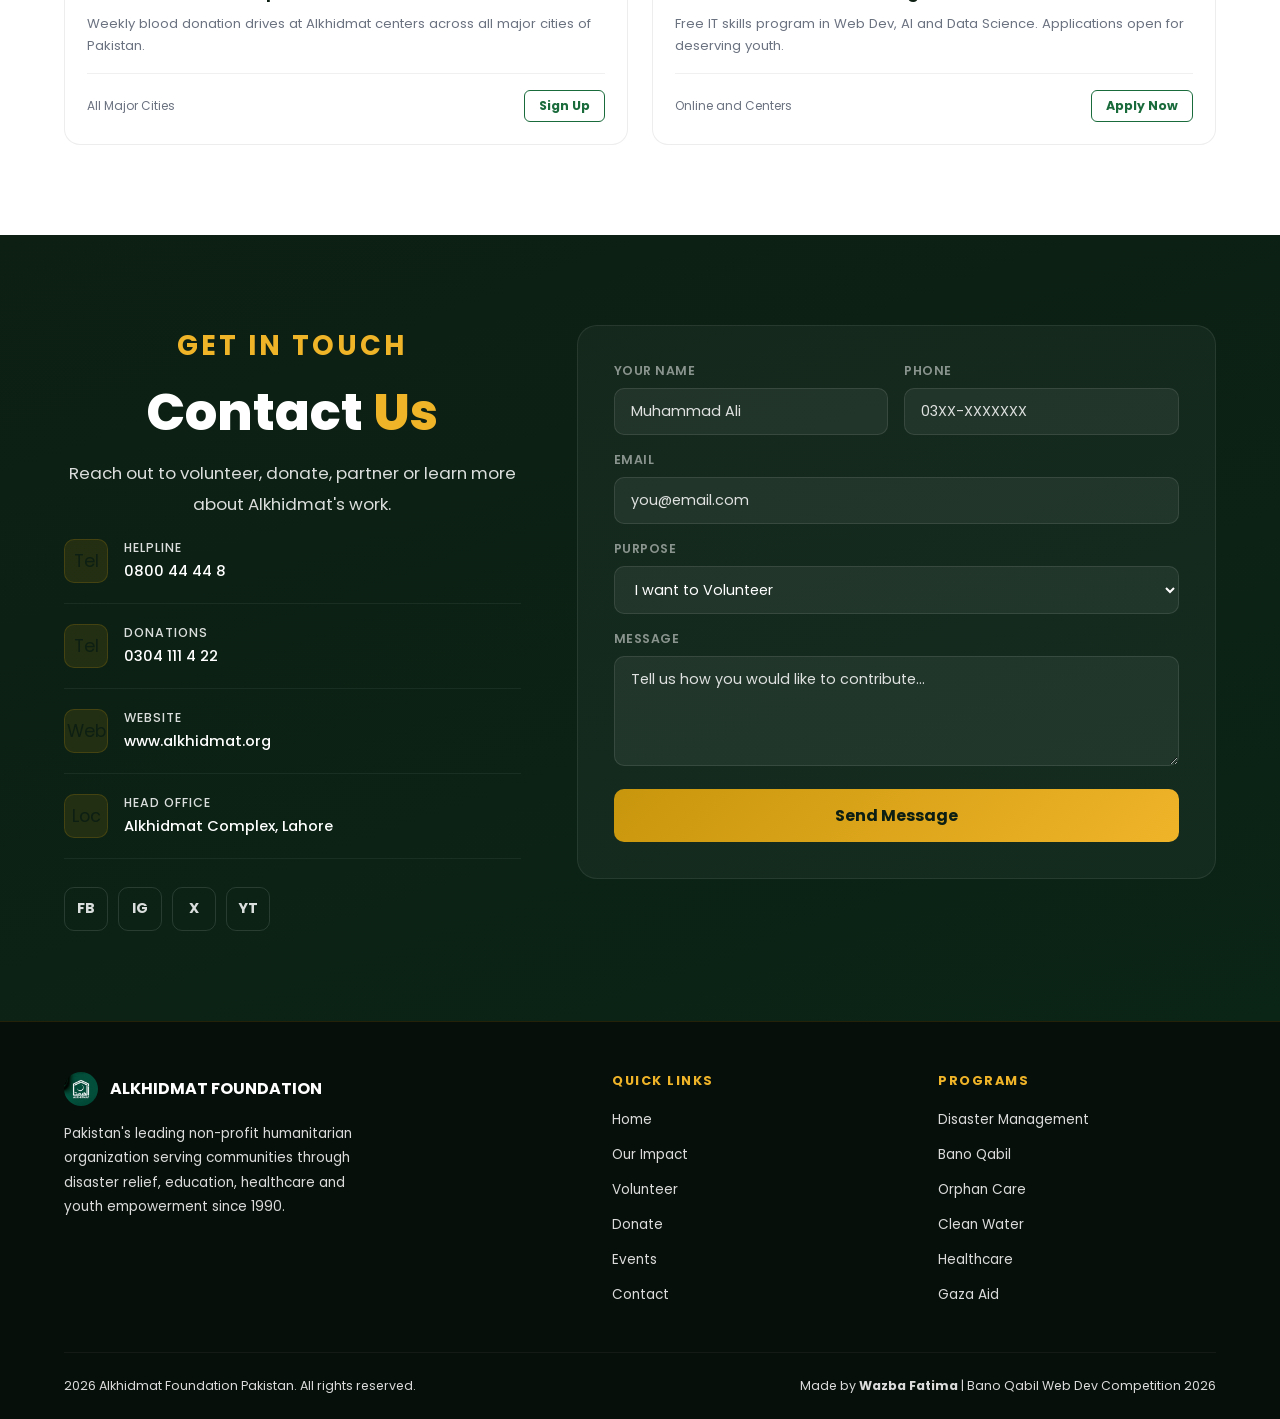
==== commit accae08a: "update" ====
--- a/index.html
+++ b/index.html
@@ -343,7 +343,7 @@
           <div class="contact-icon">Web</div>
           <div>
             <h4>Website</h4>
-            <p>alkhidmat.org</p>
+            <p><a href="https://www.alkhidmat.org" target="_blank">www.alkhidmat.org</a></p>
           </div>
         </div>
         <div class="contact-info-item">
--- a/style.css
+++ b/style.css
@@ -572,7 +572,11 @@
   font-size: 1.1rem;
 }
 .contact-info-item h4 { font-size: 0.78rem; color: rgba(255,255,255,0.85); font-weight: 500; text-transform: uppercase; letter-spacing: 1px; margin-bottom: 4px; }
-.contact-info-item p  { font-size: 0.92rem; color: var(--white); font-weight: 500; }
+.contact-info-item p { font-size: 0.92rem; color: var(--white); font-weight: 500; }
+.contact-info-item p a {
+  color: inherit;
+  text-decoration: none;
+}
 
 .social-row { display: flex; gap: 10px; margin-top: 28px; }
 .social-btn {
